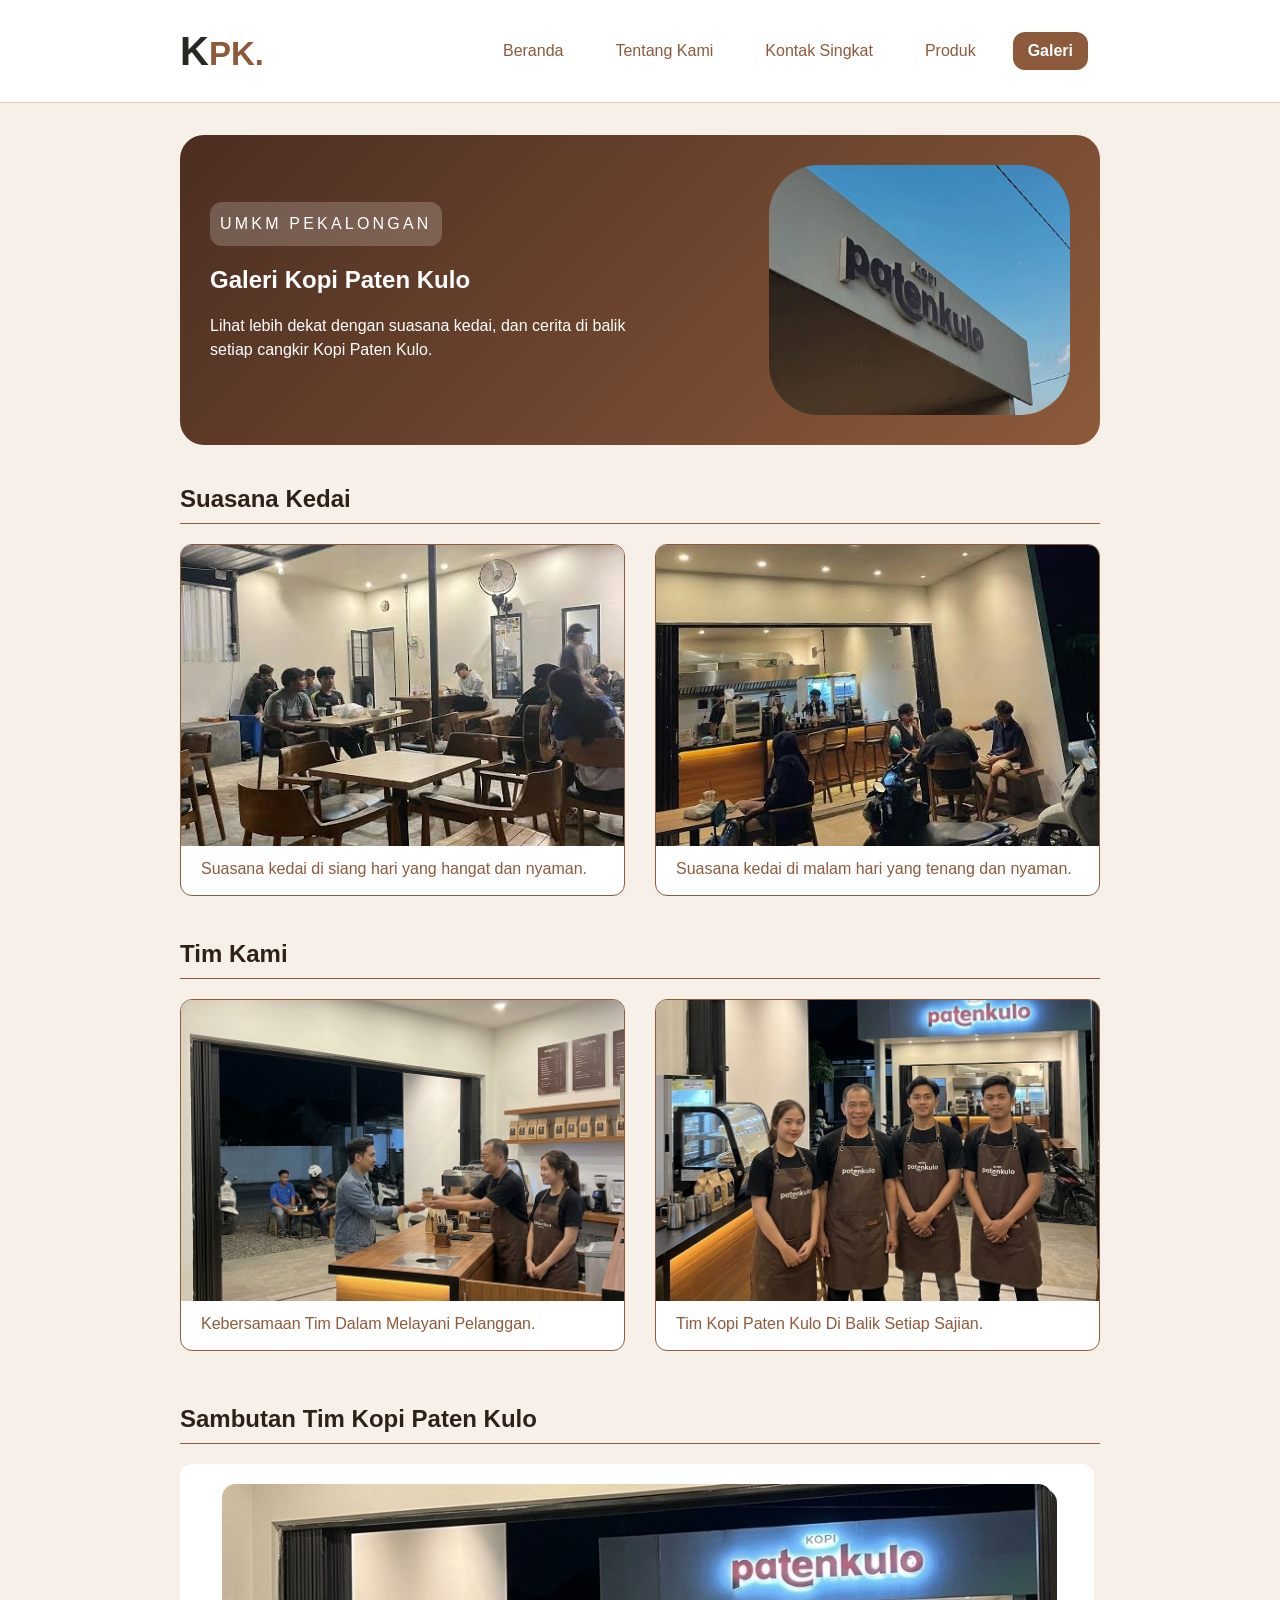
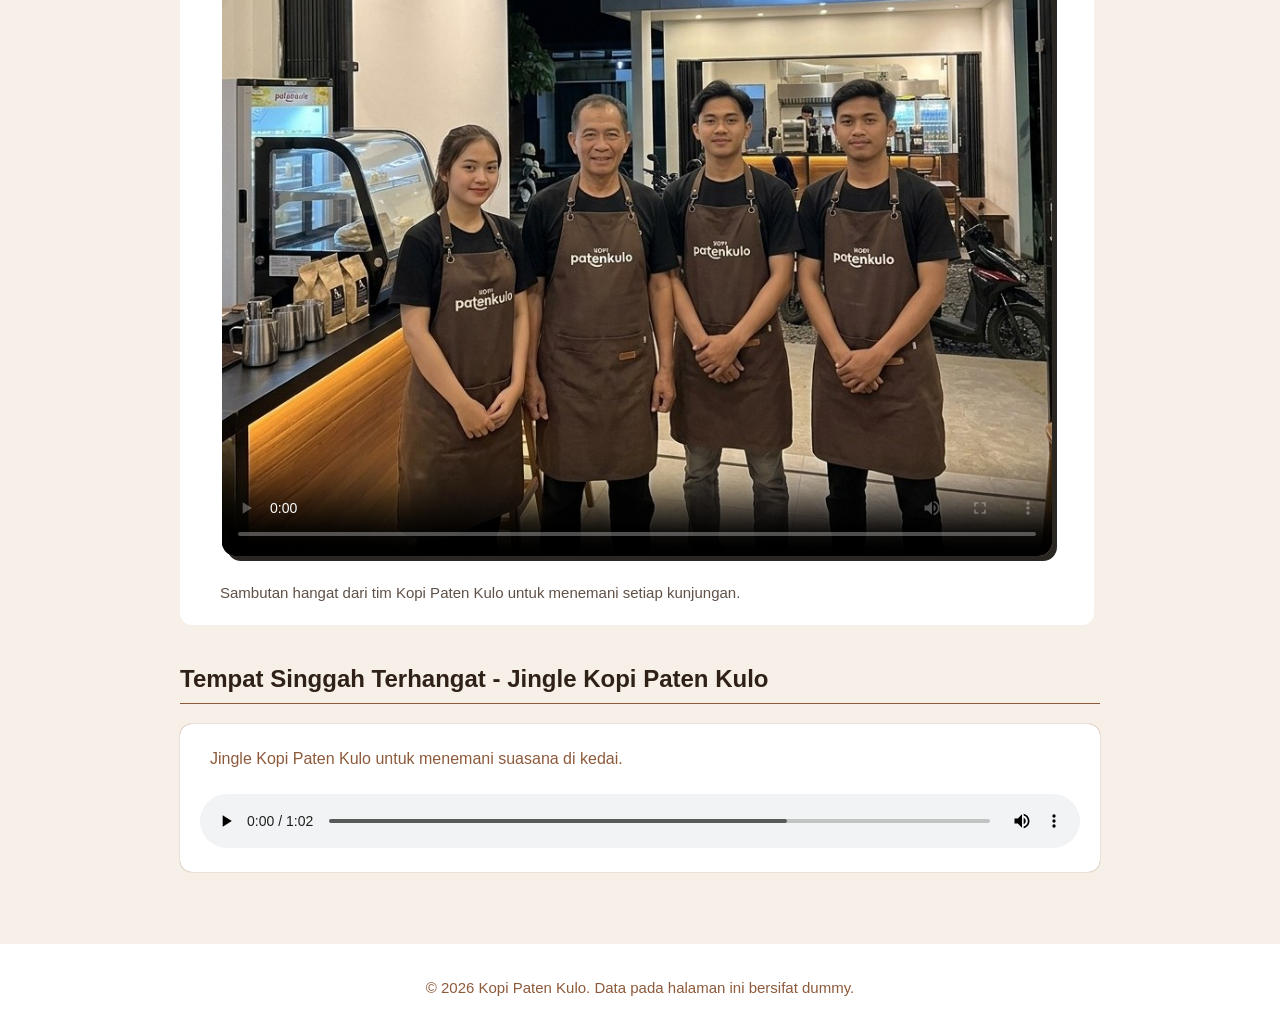
==== galeri.html @ b739e548 "feat: tambah media dan tabel katalog" ====
<!doctype html>
<html lang="id">
  <head>
    <meta charset="utf-8" />
    <meta name="viewport" content="width=device-width, initial-scale=1" />
    <title>Galeri Kopi Paten Kulo - Website UMKM</title>
    <link rel="stylesheet" href="css/style.css" />
  </head>

  <body>
    <a class="skip-link" href="#konten">Lewati ke konten utama</a>

    <header class="site-header">
      <nav class="nav" aria-label="Navigasi utama">
        <a class="brand" href="index.html"><span>K</span>PK.</a>

        <ul>
          <li><a href="index.html">Beranda</a></li>
          <li><a href="tentang.html">Tentang Kami</a></li>
          <li><a href="index.html#kontak">Kontak Singkat</a></li>
          <li><a href="produk.html">Produk</a></li>
          <li><a aria-current="page" href="galeri.html">Galeri</a></li>
        </ul>
      </nav>
    </header>

    <main id="konten" class="page">

      <!-- Hero -->
      <section class="hero">
        <div class="hero-content-galeri">
          <p class="eyebrow">UMKM Pekalongan</p>

          <h1>Galeri Kopi Paten Kulo</h1>

          <p>
            Lihat lebih dekat dengan suasana kedai, dan cerita di
            balik setiap cangkir Kopi Paten Kulo.
          </p>
        </div>

        <img src="assets/images/kopi.jpg" alt="Kopi Paten Kulo" />
      </section>

      <!-- Suasana Kedai -->
      <section class="suasana-kedai">
        <h2 id="suasana-title">Suasana Kedai</h2>

        <div class="tim">
          <figure class="produk-card-tim">
            <img
              src="assets/images/suasana-siang.jpg"
              alt="Suasana kedai pada siang hari"
            />
            <figcaption>
              Suasana kedai di siang hari yang hangat dan nyaman.
            </figcaption>
          </figure>

          <figure class="produk-card-tim">
            <img
              src="assets/images/suasana-malam.jpg"
              alt="Suasana kedai pada malam hari"
            />
            <figcaption>
              Suasana kedai di malam hari yang tenang dan nyaman.
            </figcaption>
          </figure>
        </div>
      </section>


      <!-- Tim Kami -->
      <section aria-labelledby="tim-title">
        <h2 id="tim-title">Tim Kami</h2>

        <div class="tim">
          <figure class="produk-card-tim">
            <img src="assets/images/tim-pelayanan.jpg" alt="tim Kopi Paten Kulo dalam melayani pelanggan"/>
            <figcaption>
              Kebersamaan Tim Dalam Melayani Pelanggan.
            </figcaption>
          </figure>

          <figure class="produk-card-tim">
            <img src="assets/images/tim-kopi-paten-kulo.jpg" alt="Tim Kopi Paten Kulo"/>
            <figcaption>
              Tim Kopi Paten Kulo Di Balik Setiap Sajian.
            </figcaption>
          </figure>
        </div>
      </section>


      <section aria-labelledby="video-title">
  <h2 id="video-title">Sambutan Tim Kopi Paten Kulo</h2>

  <figure class="video">
    <video
      controls
      poster="assets/images/tim-kopi-paten-kulo.jpg"
      aria-describedby="video-caption"
    >
      <source
        src="assets/video/sambutan-tim.mp4"
        type="video/mp4"
      />
      Browser Anda tidak mendukung pemutar video.
    </video>

    <figcaption id="video-caption">
      Sambutan hangat dari tim Kopi Paten Kulo untuk menemani setiap kunjungan.
    </figcaption>
  </figure>
</section>

<section aria-labelledby="audio-title">
  <h2 id="audio-title">
    Tempat Singgah Terhangat - Jingle Kopi Paten Kulo
  </h2>

  <div class="audio">
    <p id="audio-note">
      Jingle Kopi Paten Kulo untuk menemani suasana di kedai.
    </p>

    <audio controls aria-describedby="audio-note" src="assets/audio/Tempat_Singgah_Terhangat.mp3">
      Browser Anda tidak mendukung pemutar audio.
    </audio>
  </div>
</section>

    </main>

    <footer class="site-footer">
      <p>
        &copy; 2026 Kopi Paten Kulo. Data pada halaman ini bersifat dummy.
      </p>
    </footer>
  </body>
</html>
---- css/style.css ----
body {
    padding: 0;
    margin: 0;
    color: #2f2118;
    background: #f6f0e8;
    font-family: Arial, sans-serif;
}

/* Bagian Navbar */
.site-header { 
    padding: 16px 20px; 
    background: white; 
    border-bottom: 1px solid #dccbbc; 
}

.nav {
    max-width: 920px; 
    margin: 0 auto; 
    display: flex;
    align-items: center;
    justify-content: space-between;
}
.brand { 
    display: inline-block;  
    color: #8d5a3b; 
    font-weight: 800; 
    text-decoration: none;
    font-size: 33px;
}

.brand span {
    font-size: 40px;
    color: #2a2622;
}
.nav ul { 
    display: flex;
    gap: 10px; 
    list-style: none; 
}
 .nav ul li a {
    font-weight: 500;
    text-decoration: none;
    color: #8d5a3b;
    font-size: 16px;
    padding: 10px 15px;
    border-radius: 12px;
    transition: all .3s ease;
 }

 .nav ul li a:hover {
    text-decoration: underline;
    background: #8d5a3b4f;
 }

.nav ul li { 
    display: flex; 
    margin-right: 12px; 
    align-items: center;
}
.nav a[aria-current="page"] { 
    font-weight: 750; 
    text-decoration: none;
    color: white;
    font-size: 16px;
    background: #8d5a3b;
    padding: 10px 15px;
    border-radius: 12px;
}

.nav a[aria-current="page"]:hover {
    background: #8d5a3b;
    color: white;
    text-decoration: none;
}

a:focus-visible,
button:focus-visible { outline: 3px solid #2563eb; outline-offset: 3px; }
/* Akhir Navbar */

/* Bagian Section Hero */
[aria-labelledby="produk-title"] {
    margin-top: 40px;
}

.page {
    max-width: 920px;
    margin: 0 auto;
    padding: 32px 20px;
}

.hero img {
    width: 35%; 
    border-radius: 50px;
}

.hero {
    padding: 30px;
    color: white;
    background: linear-gradient(135deg, #4b2e21, #8d5a3b);
    border-radius: 24px;
    display: flex;
    justify-content: space-around;
    align-items: center;
}

.hero-content {
    margin-right: 120px;
}

.hero-content-produk {
    margin-left: 70px;
}

.hero-content-produk span {
    color: white;
    font-weight: 700;
}

.hero-content-galeri {
    margin-right: 140px;
}

.hero p {
    line-height: 1.5;
}

.eyebrow {
    margin: 0 0 8px; 
    letter-spacing: 0.20em;
    text-transform: uppercase;
    background: rgba(255, 255, 255, 0.2);
    padding: 10px;
    width: fit-content;
    border-radius: 12px;
    white-space: nowrap;
}

.eyebrow-tentang {
    margin: 0 0 8px; 
    letter-spacing: 0.20em;
    text-transform: uppercase;

}

button {
    padding: 12px 18px;
    color: white;
    font-weight: 700;
    background: #8d5a3b;
    cursor: pointer;
    border: 0;
    border-radius: 999px;
    box-shadow: 0 0 1px white;
}
/* Akhir Section Hero */

/* Bagian section Produk */
[aria-labelledby="produk-title"] {
    margin-top: 40px;
}

.foto-produk {
    margin-top: 40px;
}

#produk-title {
    border-bottom: 1px solid #8d5a3b;
    padding-bottom: 10px;
}

.produk-list {
    display: flex;
    justify-content: space-around;
    align-items: center;
    margin-bottom: 40px;
    gap: 15px;
}

.produk-list-foto {
    display: flex;
    align-items: center;
    justify-content: space-around;
    margin-bottom: 10px;
}

.produk-card {
    width: 25%;
    background: white;
    overflow: hidden;
    border-radius: 12px;
    border: 1px solid #8d5a3b;
    
}

.produk-card img {
    width: 100%;
    height: 200px;
    object-fit: cover;    
}

.new {
    display: flex;
    align-items: center;
    justify-content: space-between;
}

.new p {
    margin-right: 5px;
    background: green;
    padding: 5px 10px;
    border-radius: 12px;
    color: white;
}

.produk-card .info-baru {
    display: flex;
    align-items: center;
    justify-content: space-between;
    
}

#tim-title {
    border-bottom: 1px solid #8d5a3b;
    padding-bottom: 10px;
}

.tim {
    display: flex;
    gap: 30px;
    align-items: center;
}

.produk-card-tim {
    width: 50%;
    height: 350px;
    background: white;
    border-radius: 12px;
    overflow: hidden;
    border: 1px solid #8d5a3b;
}

.produk-card-tim img {
    width: 100%;
    height: 86%;
    object-fit: cover;
}

.produk-card-tim figcaption {
    padding: 10px 10px 10px 20px;
}

.suasana-kedai {
    margin-top: 40px;
}

#suasana-title {
    border-bottom: 1px solid #8d5a3b;
    padding-bottom: 10px;
}

.produk-card-suasana {
    background: white;
    border-radius: 12px;
    overflow: hidden;
    border: 1px solid #8d5a3b;
}

.produk-card-suasana img {
    width: 100%;
    height: 290px;
    object-fit: cover;
}

.produk-card-suasana figcaption {
    padding: 10px;
    text-align: center;
}

.produk-info {
    padding: 10px 20px 20px 20px;
}

.harga {
    margin-top: 0;
    background: #b4785392;
    width: fit-content;
    border-radius: 12px;
    padding: 10px;
    color: #2a2622;
}

/* Akhir Section Produk */

/* Aside */
aside {
    margin-top: 40px;
    background: #f6f0e8;
    padding: 10px 20px;
    border-radius: 12px;
    border: 1px solid #2a2622;
    border-right: 5px solid #2a2622;
    border-top: 5px solid #2a2622;
    color: #2a2622;
}
/* Akhir Aside */

/* Bagian Section Jam & Alamat */
.kontak {
    margin-top: 40px;
    padding-bottom: 40px;
}
.kontak h2 {
    border-bottom: 1px solid #8d5a3b;
    padding-bottom: 10px;
}

.kontak-card {
    display: flex;
    justify-content: space-between;
    align-items: center;
    background: white;
    box-shadow: 0 0 1px #8d5a3b;
    padding: 10px 40px;
    border-radius: 12px;
}

.kontak-card h3 {
    color: #8d5a3b;
    margin-bottom: 10px;
}

.kontak-card p {
    font-weight: 100;
    margin-top: 0;
}

.jamop {
    margin-right: 30px;
}

.layanan a {
    color: #8d5a3b;
    font-weight: 600    ;
}
/* Akhir Jam & Alamat */

/* Bagian Tentang Halaman 2 */
[aria-labelledby="tentang-title"] {
  background-color: white;
  padding: 50px;
  color: #2a2622;
  border: 1px solid #8d5a3b;
  border-radius: 12px;
  text-align: center;
  align-items: center;
}

.tentang-img {
    width: 50%;
    border-radius: 12px;
    border: 2px solid white;
}

.desc {
    line-height: 1.7;
    margin-bottom: 35px;
}
/* Akhir Tentang Halaman 2 */

/* bagian Section Nilai Halaman 2 */
[aria-labelledby="nilai-title"] {
    margin-top: 40px;
    padding-bottom: 40px;
}

.box-nilai {
    display: flex;
}

.box-nilai {
    display: flex;
    justify-content: space-between;
    align-items: center;
    gap: 20px;
    padding: 10px 0;
}

.nilai-card {
    background: #f6f0e8;
    padding: 10px 20px;
    border-radius: 12px;
    border: 1px solid #2a2622;
    border-right: 5px solid #2a2622;
    border-bottom: 6px solid #2a2622;
    color: #2a2622;
}

.nilai-card h3 {
    margin-bottom: 10px;
}

.nilai-card p {
    margin-top: 0;
    font-weight: 100;
}

.nilai {
    line-height: 1.5;
}

#nilai-title {
    border-bottom: 1px solid #8d5a3b;
    padding-bottom: 10px;
}
/* Akhir Nilai Halaman 2 */

/* Bagian Skip Link */
.skip-link { 
    position: absolute; 
    left: -9999px; 
    padding: 8px 12px; 
    color: white; 
    background: #8d5a3b; 
}

.skip-link:focus { 
    top: 8px; 
    left: 8px; 
}
/* Akhir Skip Link */

/* Footer 2 Halaman */
footer {
    padding: 15px;
    color: white;
    background: #8d5a3b ;
    text-align: center;
    font-size: 15px;
}

.site-footer { 
    padding: 20px 20px; 
    color: #8d5a3b; 
    text-align: center; 
    background: white; 
}
/* Akhir Footer 2 Halaman */

.kategori {
    margin-top: 40px;
}

.kategori-title {
    border-bottom: 1px solid #8d5a3b;
    padding-bottom: 10px;
}
.kategori-produk {
    display: flex;
    align-items: center;
    gap: 20px;
}

.kategori-produk p {
    width: 100%;
    background: white;
    box-shadow: 0 0 1px #8d5a3b;
    padding: 20px;
    border-radius: 12px;
    margin: 0;
    color: #8d5a3b;
}

.header-harga {
    margin-top: 40px;
}
.header-harga h2 {
    margin-bottom: 15px;
}

.header-harga p {
    margin-top: 0;
    border-bottom: 1px solid #8d5a3b;
    padding-bottom: 10px;
}

/* Section Tabel */
[aria-labelledby="harga-title"] {
    margin-bottom: 40px;
    padding-bottom: 40px;
}

.tabel {
  border: 1px solid #8d5a3b;
  border-radius: 12px;
  overflow: hidden;
  background-color: white;
  text-align: left;
}

.tabel table {
  width: 100%;
  border-collapse: collapse;
}

.tabel caption {
  text-align: left;
  font-size: 1.125rem;
  font-weight: bold;
  padding: 16px 24px;
  color: #1a1a1a;
  background-color: #f6f0e8;
}

.tabel .caption-box {
    background-color: white;
}

.tabel thead tr.title {
  background-color: #8d5a3b;
  color: #ffffff;
}

.tabel th, .tabel td {
  padding: 16px 24px;
}

.tabel tbody tr td,
.tabel tbody tr th {
  border-top: 1px solid #e2d2c1;
}

.tabel tbody td:last-child {
  font-weight: bold;
  color: #8d5a3b;
}

.half-black {
    background-color: #f6f0e8;
}

.white {
    background-color: #f6f0e8;
}

.black {
    background-color: #f6f0e8;
}

.not-black {
    background-color: #f6f0e8;
}
/* Akhir Tabel */


img { 
    max-width: 100%; 
    height: auto; 
}
figure { 
    margin: 0 0 24px; 
}

figcaption {
    padding: 10px 20px;
    color: #8d5a3b;
}

[aria-labelledby="audio-title"] {
    margin-top: 40px;
    padding-bottom: 40px;
}

#audio-title {
    border-bottom: 1px solid #8d5a3b;
    padding-bottom: 10px;
}

.audio {
    background: white;
    padding: 10px 20px 20px 20px;
    border-radius: 12px;
    box-shadow: 0 0 1px #8d5a3b;
}

.audio p {
    padding-left: 10px;
    color: #8d5a3b;
}

audio {
    width: 100%;
    margin-top: 10px;
}

#video-title {
    border-bottom: 1px solid #8d5a3b;
    padding-bottom: 10px;
}

[aria-labelledby="video-title"] {
    margin-top: 30px;
}

.video {
  width: 95%;
  background: white;
  padding: 20px 20px 10px 20px;
  border-radius: 12px;
  align-items: center;
}

.video video {
  display: block;
  margin: 0 auto;
  width: 95%;
  border-radius: 14px;  
  box-shadow: 5px 5px 0 #2a2622;
  background: #f6f0e8;
}

.video figcaption {
  margin-top: 15px;
  font-size: 15px;
  line-height: 1.6;
  color: #5f5148;
}
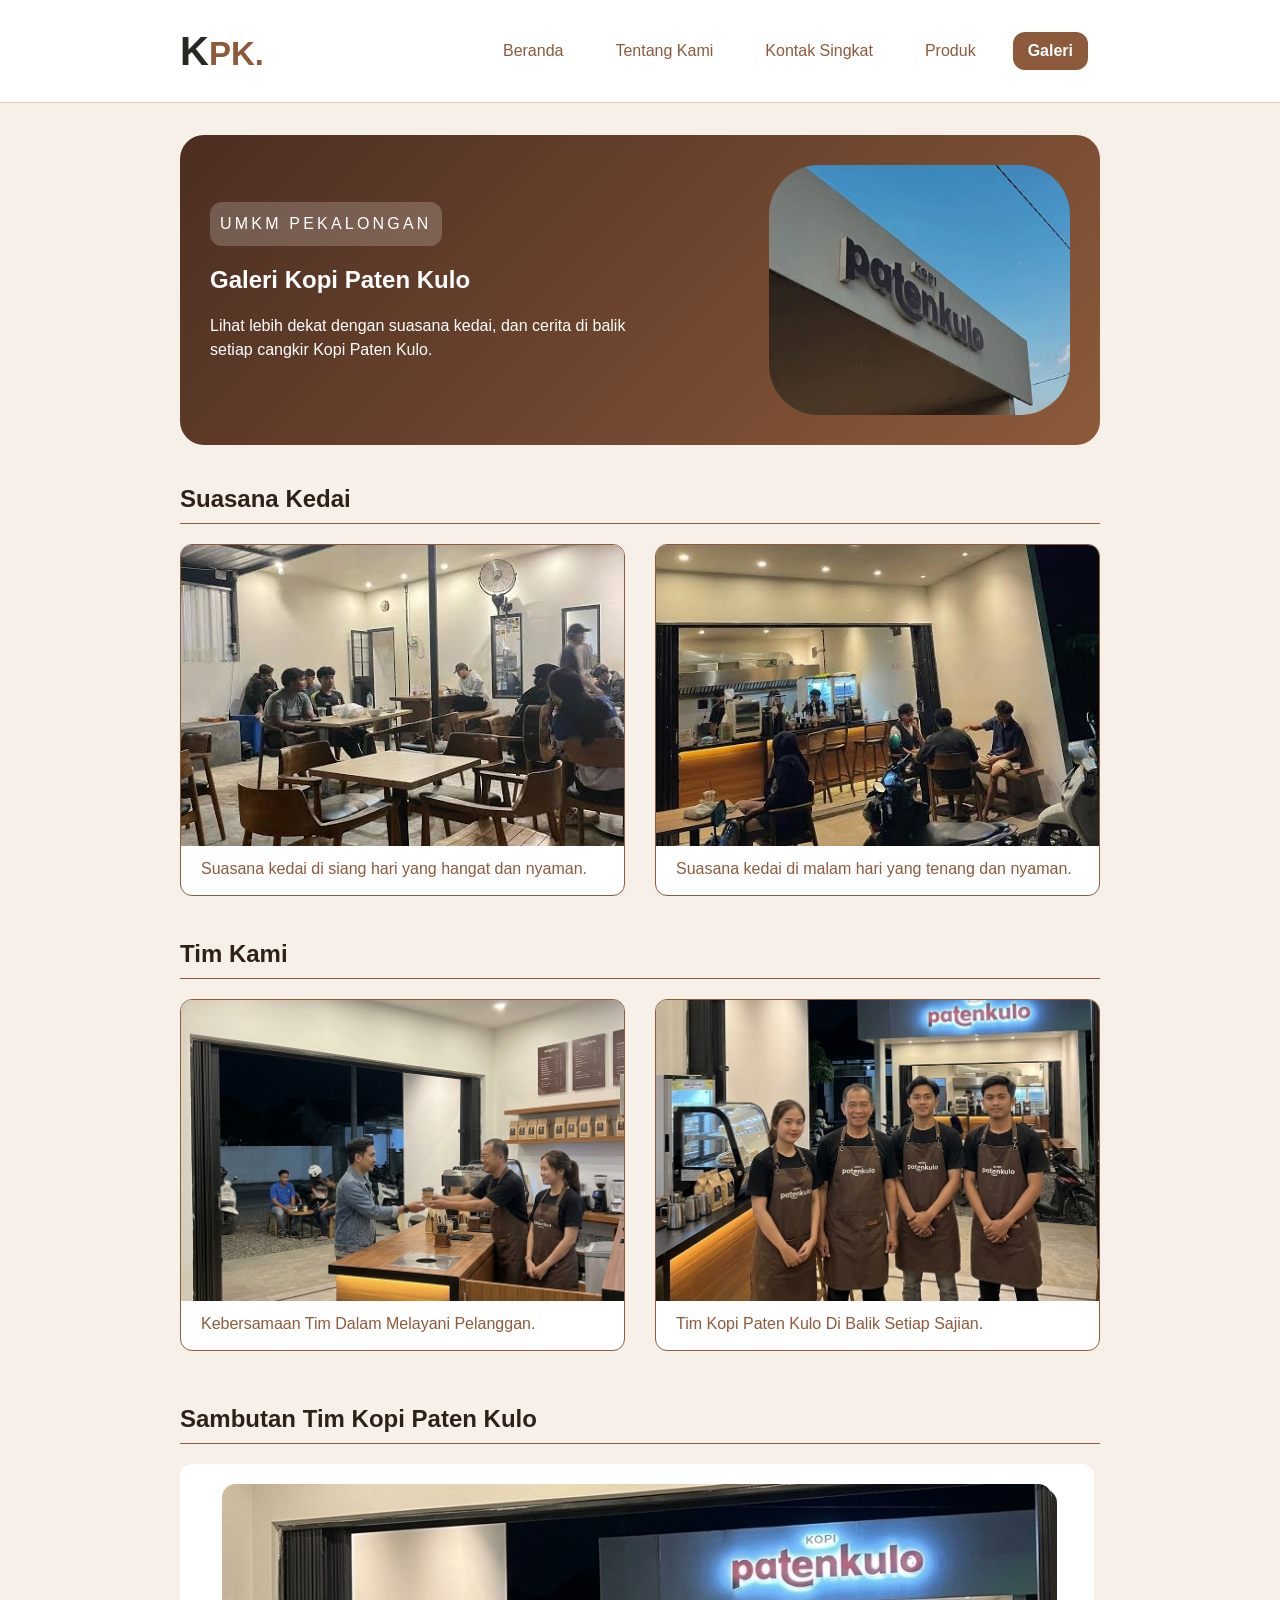
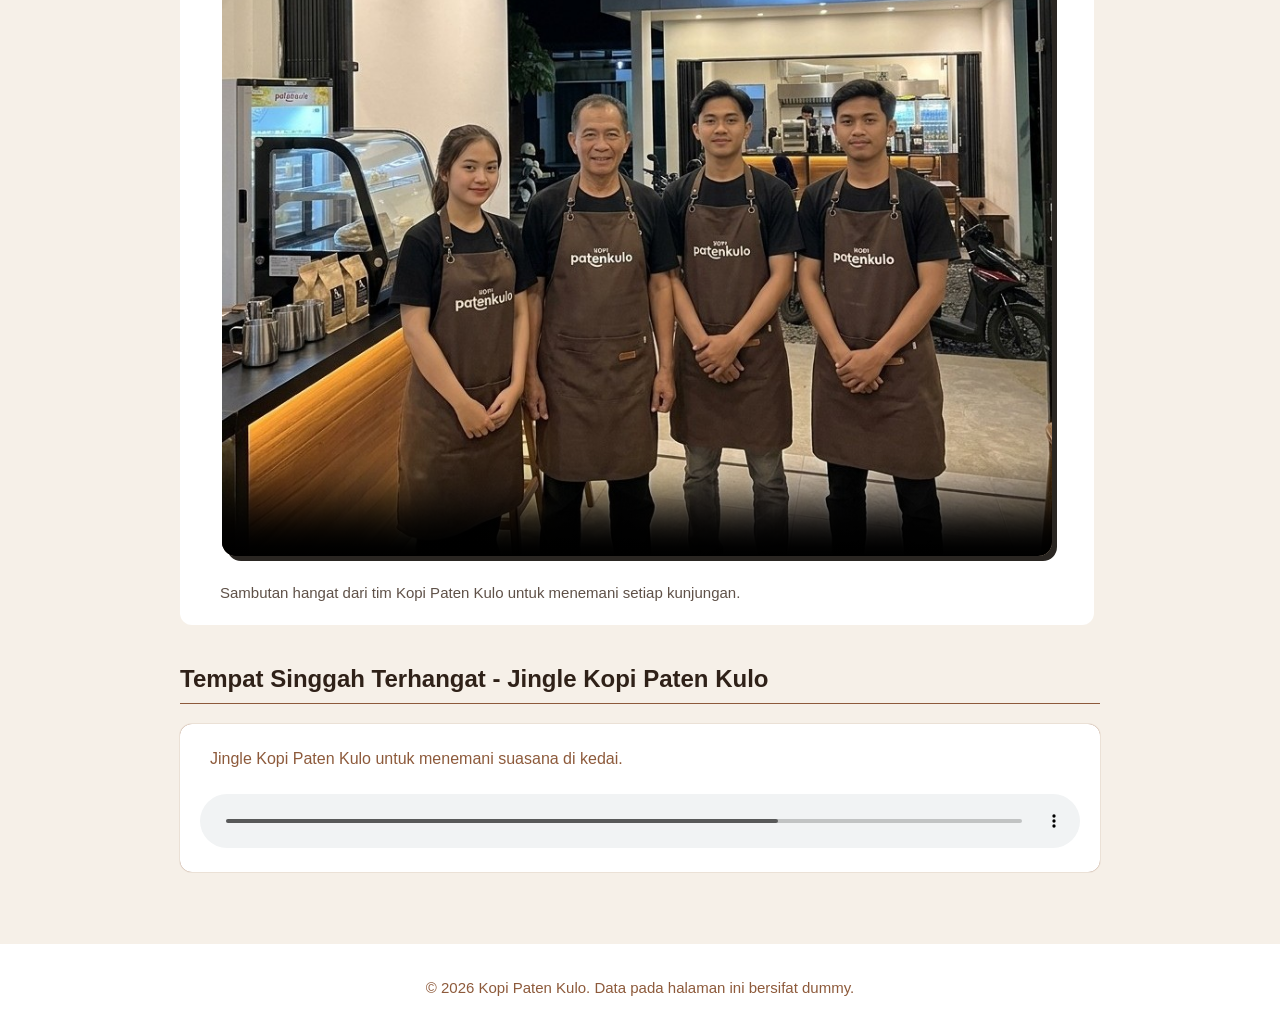
==== commit e90f680f: "Feat: Tambah Media Dan Tabel Katalog" ====
--- a/galeri.html
+++ b/galeri.html
@@ -93,42 +93,21 @@
 
 
       <section aria-labelledby="video-title">
-  <h2 id="video-title">Sambutan Tim Kopi Paten Kulo</h2>
-
-  <figure class="video">
-    <video
-      controls
-      poster="assets/images/tim-kopi-paten-kulo.jpg"
-      aria-describedby="video-caption"
-    >
-      <source
-        src="assets/video/sambutan-tim.mp4"
-        type="video/mp4"
-      />
-      Browser Anda tidak mendukung pemutar video.
-    </video>
-
-    <figcaption id="video-caption">
-      Sambutan hangat dari tim Kopi Paten Kulo untuk menemani setiap kunjungan.
-    </figcaption>
-  </figure>
-</section>
-
-<section aria-labelledby="audio-title">
-  <h2 id="audio-title">
-    Tempat Singgah Terhangat - Jingle Kopi Paten Kulo
-  </h2>
-
-  <div class="audio">
-    <p id="audio-note">
-      Jingle Kopi Paten Kulo untuk menemani suasana di kedai.
-    </p>
-
-    <audio controls aria-describedby="audio-note" src="assets/audio/Tempat_Singgah_Terhangat.mp3">
-      Browser Anda tidak mendukung pemutar audio.
-    </audio>
-  </div>
-</section>
+        <h2 id="video-title">Sambutan Tim Kopi Paten Kulo</h2>
+        <figure class="video">
+          <video controls poster="assets/images/tim-kopi-paten-kulo.jpg" aria-describedby="video-caption">
+            <source src="assets/video/sambutan-tim.mp4" type="video/mp4"/>Browser Anda tidak mendukung pemutar video.</video>
+            <figcaption id="video-caption"> Sambutan hangat dari tim Kopi Paten Kulo untuk menemani setiap kunjungan.</figcaption>
+          </figure>
+        </section>
+      
+      <section aria-labelledby="audio-title">
+        <h2 id="audio-title">Tempat Singgah Terhangat - Jingle Kopi Paten Kulo</h2>
+        <div class="audio">
+          <p id="audio-note">Jingle Kopi Paten Kulo untuk menemani suasana di kedai.</p>
+          <audio controls aria-describedby="audio-note" src="assets/audio/Tempat_Singgah_Terhangat.mp3">Browser Anda tidak mendukung pemutar audio.</audio>
+        </div>
+      </section>
 
     </main>
 
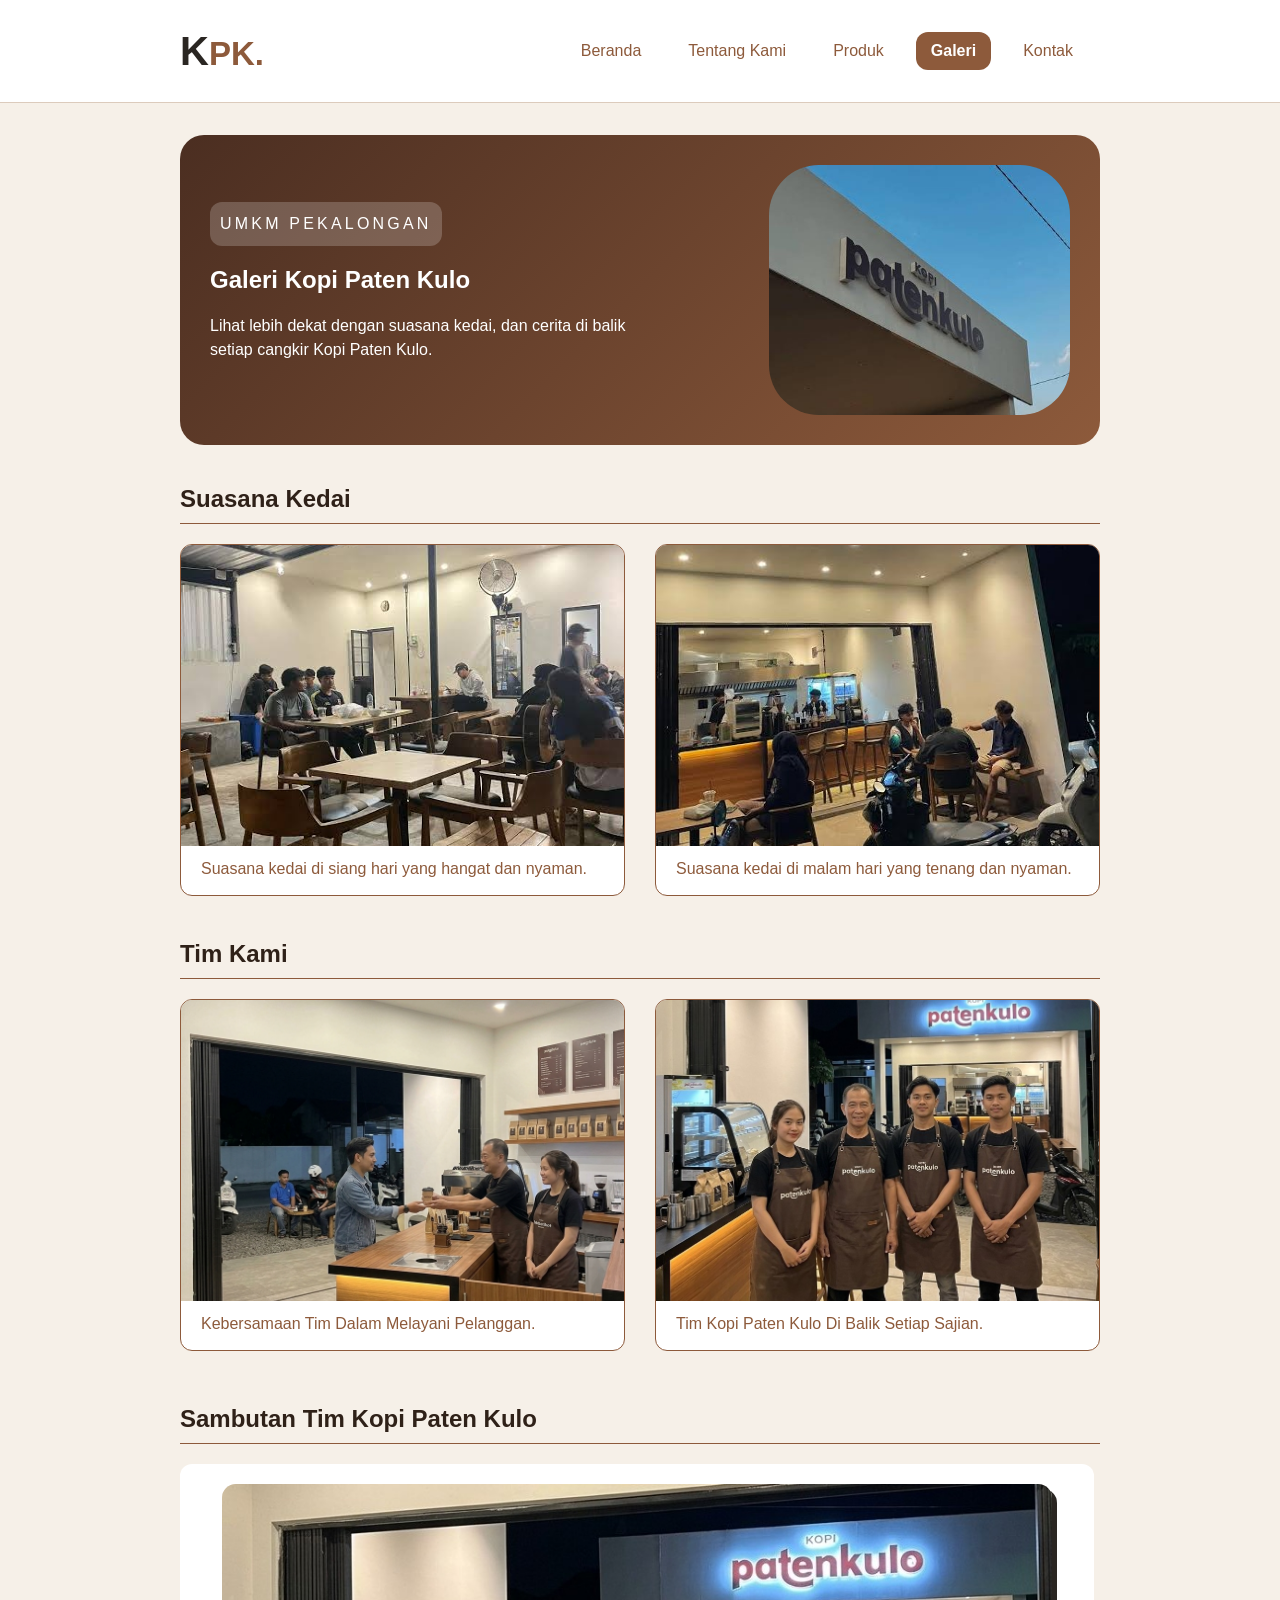
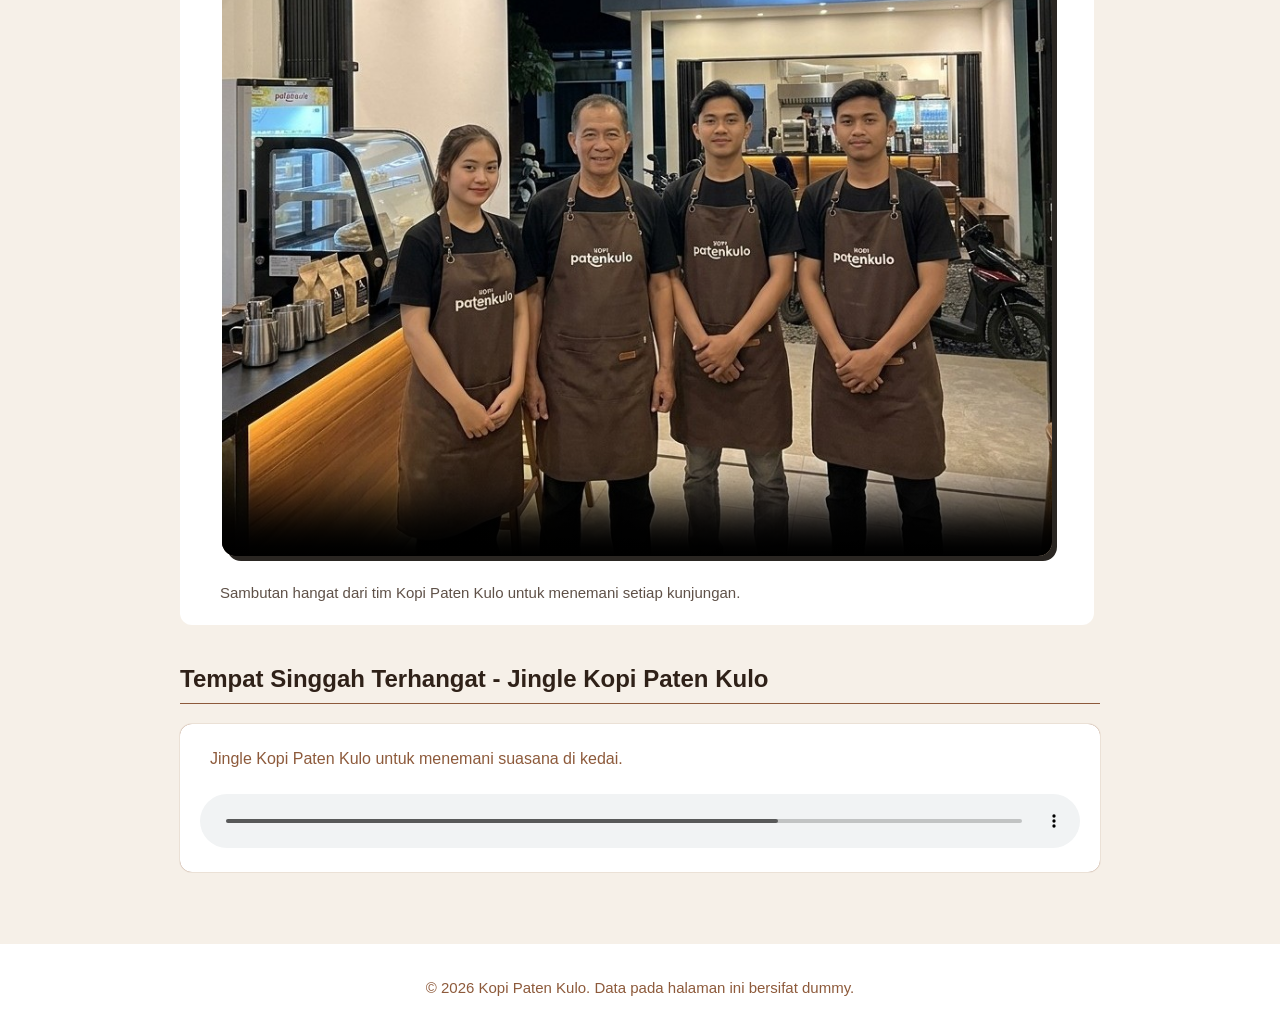
==== commit 5ce4275b: "feat: tambah form kontak aksesibel dan preview" ====
--- a/galeri.html
+++ b/galeri.html
@@ -17,9 +17,9 @@
         <ul>
           <li><a href="index.html">Beranda</a></li>
           <li><a href="tentang.html">Tentang Kami</a></li>
-          <li><a href="index.html#kontak">Kontak Singkat</a></li>
           <li><a href="produk.html">Produk</a></li>
           <li><a aria-current="page" href="galeri.html">Galeri</a></li>
+          <li><a href="kontak.html">Kontak</a></li>
         </ul>
       </nav>
     </header>
--- a/css/style.css
+++ b/css/style.css
@@ -34,7 +34,7 @@
 }
 .nav ul { 
     display: flex;
-    gap: 10px; 
+    gap: 5px; 
     list-style: none; 
 }
  .nav ul li a {
@@ -623,4 +623,60 @@
   font-size: 15px;
   line-height: 1.6;
   color: #5f5148;
-}+}
+
+.field { 
+    margin-bottom: 16px; 
+}
+.field label { 
+    display: block; 
+    margin-bottom: 6px; 
+}
+fieldset { 
+    margin: 0 0 16px; 
+}
+#preview-form { 
+    padding: 16px; 
+    white-space: pre-wrap; 
+    background: white; 
+    border: 1px solid #dccbbc; 
+}
+
+form,
+pre {
+  background: white;
+  border: 1px solid #ead8c3;
+  border-radius: 16px;
+  padding: 18px;
+}
+
+.field {
+  display: grid;
+  gap: 6px;
+  margin-bottom: 14px;
+}
+
+label,
+legend {
+  font-weight: 700;
+}
+
+input,
+select,
+textarea,
+button {
+  font: inherit;
+  padding: 10px;
+}
+
+fieldset {
+  display: grid;
+  gap: 8px;
+  margin: 0 0 14px;
+  border: 1px solid #ead8c3;
+  border-radius: 12px;
+}
+
+button {
+  cursor: pointer;
+}
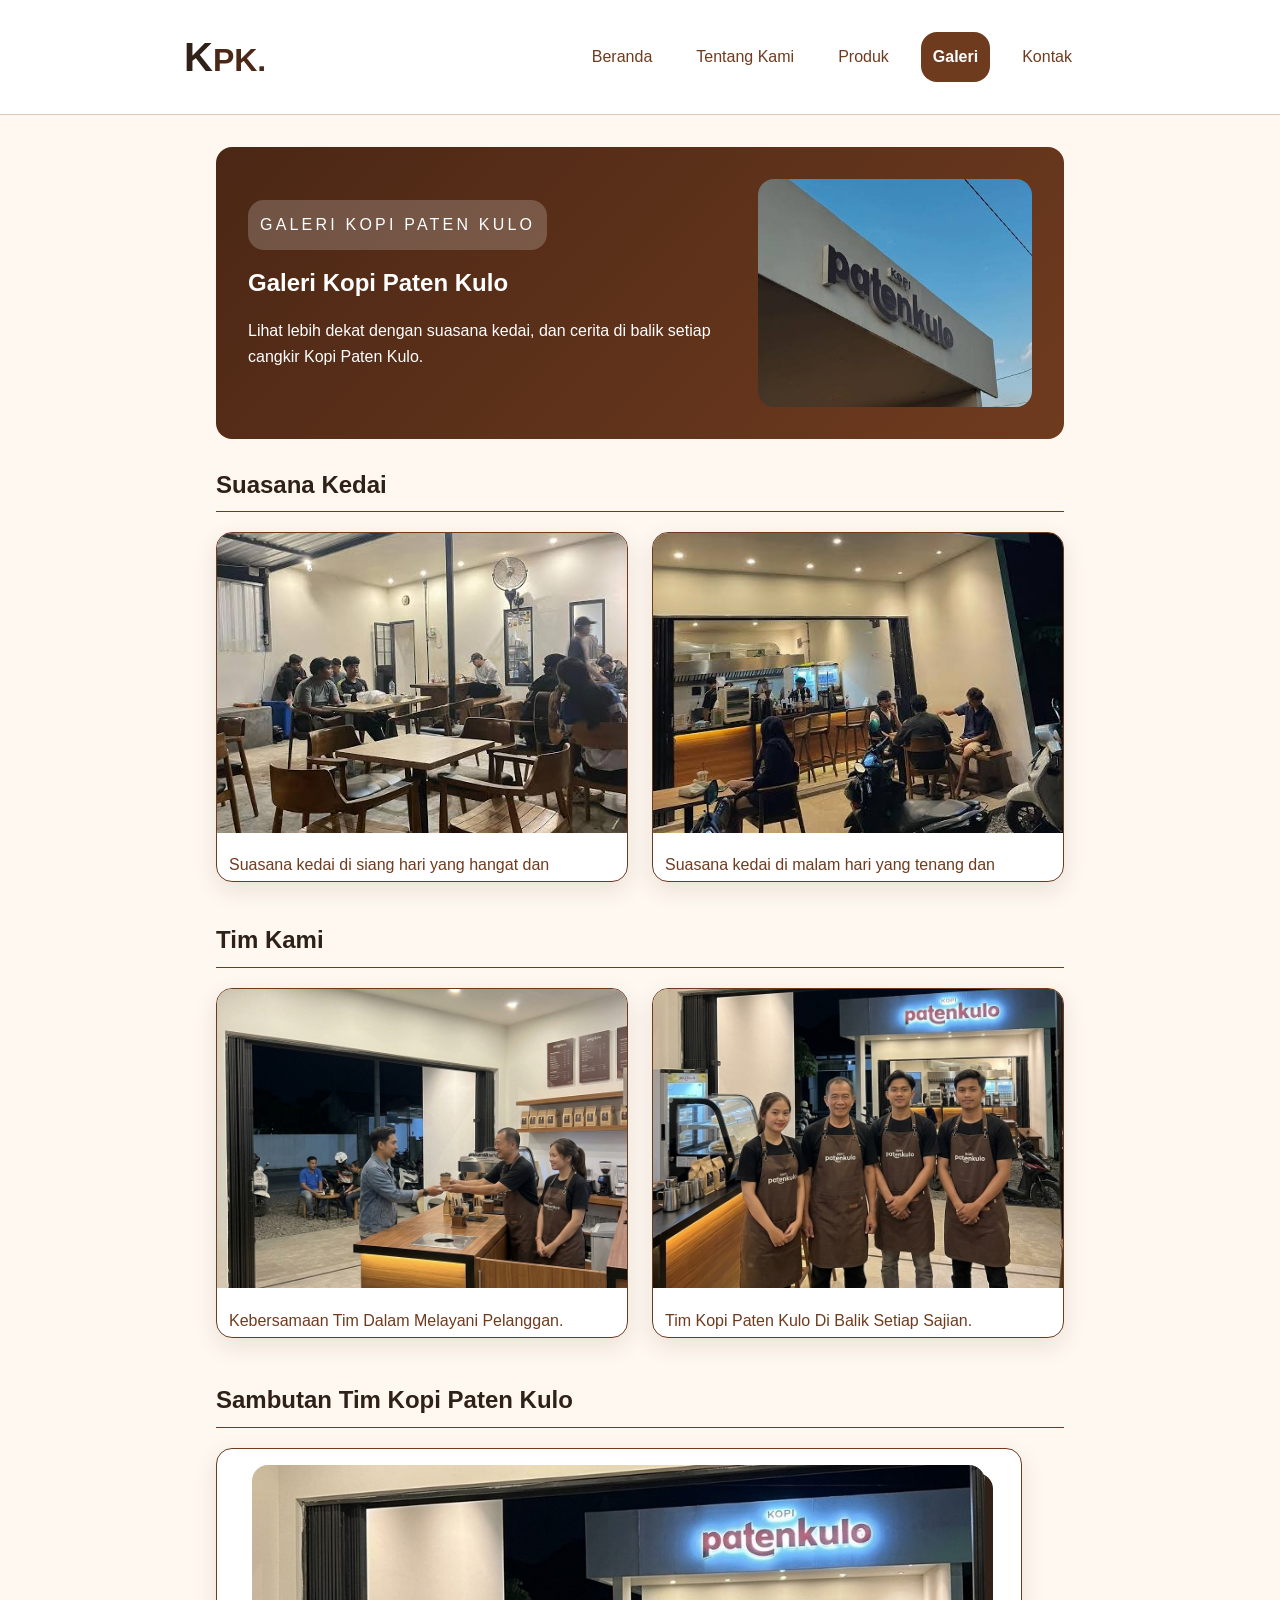
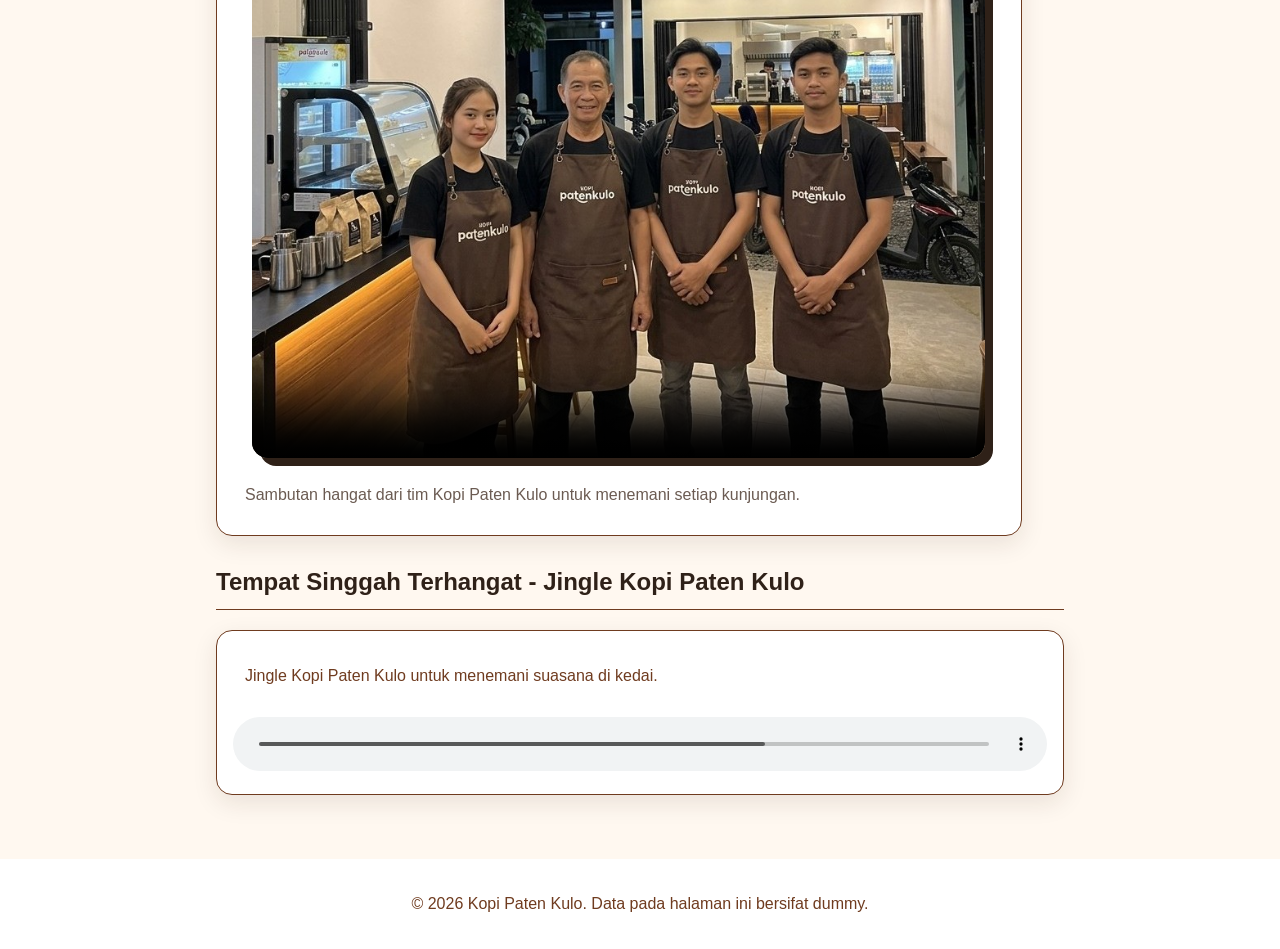
==== commit fcec6790: "feat: bangun fondasi css dan design token" ====
--- a/galeri.html
+++ b/galeri.html
@@ -29,7 +29,7 @@
       <!-- Hero -->
       <section class="hero">
         <div class="hero-content-galeri">
-          <p class="eyebrow">UMKM Pekalongan</p>
+          <p class="eyebrow">Galeri Kopi Paten Kulo</p>
 
           <h1>Galeri Kopi Paten Kulo</h1>
 
@@ -47,7 +47,7 @@
         <h2 id="suasana-title">Suasana Kedai</h2>
 
         <div class="tim">
-          <figure class="produk-card-tim">
+          <figure class="produk-card-suasana">
             <img
               src="assets/images/suasana-siang.jpg"
               alt="Suasana kedai pada siang hari"
@@ -57,7 +57,7 @@
             </figcaption>
           </figure>
 
-          <figure class="produk-card-tim">
+          <figure class="produk-card-suasana">
             <img
               src="assets/images/suasana-malam.jpg"
               alt="Suasana kedai pada malam hari"
--- a/css/style.css
+++ b/css/style.css
@@ -1,682 +1,775 @@
-body {
+  :root {
+    /* Warna */
+    --color-primary: #6f3b1f;
+    --color-primary-strong: #4b2715;
+    --color-text: #2f2118;
+    --color-muted: #6b5b52;
+    --color-surface: #ffffff;
+    --color-surface-soft: #fff8f0;
+    --color-border: #dccbbc;
+    --color-focus: #1d4ed8;
+    --color-success: #28a745;
+
+    /* Spacing */
+    --space-1: 0.5rem;
+    --space-2: 0.75rem;
+    --space-3: 1rem;
+    --space-4: 1.5rem;
+    --space-5: 2rem;
+
+    /* Radius */
+    --radius-sm: 0.5rem;
+    --radius-md: 1rem;
+    --radius-btn: 2rem;
+
+    /* Shadow */
+    --shadow-card: 0 0.5rem 1.5rem rgb(47 33 24 / 0.1);
+
+    /* Hover */
+    --hover: #8d5a3b4f;
+    --hover-strong: #4c2511; 
+  }
+  *,
+  *::before,
+  *::after {
+    box-sizing: border-box;
+  }
+
+  body {
     padding: 0;
     margin: 0;
-    color: #2f2118;
-    background: #f6f0e8;
+    color: var(--color-text);
+    background: var(--color-surface-soft);
     font-family: Arial, sans-serif;
-}
-
-/* Bagian Navbar */
-.site-header { 
-    padding: 16px 20px; 
-    background: white; 
-    border-bottom: 1px solid #dccbbc; 
-}
-
-.nav {
-    max-width: 920px; 
-    margin: 0 auto; 
+    font-size: 1rem;
+    line-height: 1.6;
+  }
+
+  /* Bagian Navbar */
+
+  .site-header {
+    padding: var(--space-3);
+    background: var(--color-surface);
+    border-bottom: 1px solid var(--color-border);
+  }
+
+  .nav {
+    max-width: 57rem;
+    margin: 0 auto;
     display: flex;
     align-items: center;
     justify-content: space-between;
-}
-.brand { 
-    display: inline-block;  
-    color: #8d5a3b; 
-    font-weight: 800; 
+  }
+
+  .brand {
+    display: inline-block;
+    color: var(--color-primary);
+    font-weight: 800;
+    font-size: 2rem;  
     text-decoration: none;
-    font-size: 33px;
-}
-
-.brand span {
-    font-size: 40px;
-    color: #2a2622;
-}
-.nav ul { 
-    display: flex;
-    gap: 5px; 
-    list-style: none; 
-}
- .nav ul li a {
+  }
+
+  .brand span {
+    font-size: 2.5rem;
+    color: var(--color-text);
+  }
+
+  .nav ul {
+    display: flex;
+    gap: var(--space-1);
+    list-style: none;
+  } 
+
+  .nav ul li a {
+    color: var(--color-primary);
+    padding: var(--space-2);
+    border-radius: var(--radius-md);
     font-weight: 500;
     text-decoration: none;
-    color: #8d5a3b;
-    font-size: 16px;
-    padding: 10px 15px;
-    border-radius: 12px;
-    transition: all .3s ease;
- }
-
- .nav ul li a:hover {
+    transition: all 0.3s ease;
+  }
+
+  .nav ul li a:hover {
     text-decoration: underline;
-    background: #8d5a3b4f;
- }
-
-.nav ul li { 
-    display: flex; 
-    margin-right: 12px; 
-    align-items: center;
-}
-.nav a[aria-current="page"] { 
-    font-weight: 750; 
+    background: var(--hover);
+  }
+
+  .nav ul li {
+    display: flex;
+    margin-right: var(--space-2);
+    align-items: center;
+  }
+
+  .nav a {
+    color: #4b2715; 
+  }
+
+  .nav a[aria-current="page"] {
+    font-weight: 750;
     text-decoration: none;
-    color: white;
-    font-size: 16px;
-    background: #8d5a3b;
-    padding: 10px 15px;
-    border-radius: 12px;
-}
-
-.nav a[aria-current="page"]:hover {
-    background: #8d5a3b;
-    color: white;
+    color: var(--color-surface);
+    background: var(--color-primary);
+    padding: var(--space-2);
+    border-radius: var(--radius-md);
+  }
+
+  .nav a[aria-current="page"]:hover {
+    background: var(--color-primary);
+    color: var(--color-surface);
     text-decoration: none;
-}
-
-a:focus-visible,
-button:focus-visible { outline: 3px solid #2563eb; outline-offset: 3px; }
-/* Akhir Navbar */
-
-/* Bagian Section Hero */
-[aria-labelledby="produk-title"] {
-    margin-top: 40px;
-}
-
-.page {
-    max-width: 920px;
+  }
+
+  a:focus-visible,
+  button:focus-visible {
+    outline: 3px solid var(--color-focus);
+    outline-offset: 3px;
+  }
+
+  /* Akhir Navbar */
+
+  /* Bagian Section Hero */
+
+  [aria-labelledby="produk-title"] {
+    margin-top: var(--space-5);
+  }
+
+  .page {
+    max-width: 57rem;
     margin: 0 auto;
-    padding: 32px 20px;
-}
-
-.hero img {
-    width: 35%; 
-    border-radius: 50px;
-}
-
-.hero {
-    padding: 30px;
-    color: white;
-    background: linear-gradient(135deg, #4b2e21, #8d5a3b);
-    border-radius: 24px;
+    padding: var(--space-5);
+  }
+
+  .hero img {
+    width: 35%;
+    border-radius: var(--radius-md);
+  }
+
+  .hero {
+    padding: var(--space-5);
+    color: var(--color-surface);
+    background: linear-gradient(
+      135deg,
+      var(--color-primary-strong),
+      var(--color-primary)
+    );
+    border-radius: var(--radius-md);
     display: flex;
     justify-content: space-around;
     align-items: center;
-}
-
-.hero-content {
-    margin-right: 120px;
-}
-
-.hero-content-produk {
-    margin-left: 70px;
-}
-
-.hero-content-produk span {
-    color: white;
+  }
+
+  .hero-content {
+    margin-right: var(--space-5);
+  }
+
+  .hero-content-produk {
+    margin-left: var(--space-5);
+  }
+
+  .hero-content-produk span {
+    color: var(--color-surface);
     font-weight: 700;
-}
-
-.hero-content-galeri {
-    margin-right: 140px;
-}
-
-.hero p {
-    line-height: 1.5;
-}
-
-.eyebrow {
-    margin: 0 0 8px; 
+  }
+
+  .hero-content-galeri {
+    margin-right: var(--space-5);
+  }
+
+  .eyebrow {
+    margin: 0 0 var(--space-1);
     letter-spacing: 0.20em;
     text-transform: uppercase;
     background: rgba(255, 255, 255, 0.2);
-    padding: 10px;
+    padding: var(--space-2);
     width: fit-content;
-    border-radius: 12px;
+    border-radius: var(--radius-md);
     white-space: nowrap;
-}
-
-.eyebrow-tentang {
-    margin: 0 0 8px; 
+  }
+
+  .eyebrow-tentang {
+    margin: 0 0 var(--space-1);
     letter-spacing: 0.20em;
     text-transform: uppercase;
-
-}
-
-button {
+  }
+
+  button {
     padding: 12px 18px;
-    color: white;
+    color: #2f2118;
     font-weight: 700;
-    background: #8d5a3b;
     cursor: pointer;
+    background: #ffd166;
     border: 0;
     border-radius: 999px;
-    box-shadow: 0 0 1px white;
-}
-/* Akhir Section Hero */
-
-/* Bagian section Produk */
-[aria-labelledby="produk-title"] {
-    margin-top: 40px;
-}
-
-.foto-produk {
-    margin-top: 40px;
-}
-
-#produk-title {
-    border-bottom: 1px solid #8d5a3b;
-    padding-bottom: 10px;
-}
-
-.produk-list {
+  }
+
+  .button,
+  button {
+    Background: var(--color-primary);
+    padding: var(--space-3);
+    color: var(--color-surface);
+    font-weight: 700;
+    cursor: pointer;
+    border: 1px solid var(--color-primary-strong);
+    border-radius: var(--radius-btn);
+    transition: all 0.3s ease;
+  }
+
+  .button:hover,
+  button:hover {
+    background: var(--hover-strong);
+  }
+
+  .hero button { 
+    color: var(--color-text); 
+    background: #fef3c7; 
+  }
+
+  .hero button:hover { 
+    color: var(--color-text); 
+    background: #fde68a; 
+  }
+
+  /* Akhir Section Hero */
+
+  /* Bagian Section Produk */
+
+  .foto-produk {
+    margin-top: var(--space-5);
+  }
+
+  #produk-title {
+    border-bottom: 1px solid var(--color-primary);
+    padding-bottom: var(--space-2);
+  }
+
+  .produk-list {
     display: flex;
     justify-content: space-around;
     align-items: center;
-    margin-bottom: 40px;
-    gap: 15px;
-}
-
-.produk-list-foto {
+    margin-bottom: var(--space-5);
+    gap: var(--space-3);
+  }
+
+  .produk-list-foto {
     display: flex;
     align-items: center;
     justify-content: space-around;
-    margin-bottom: 10px;
-}
-
-.produk-card {
+    margin-bottom: var(--space-2);
+  }
+
+  .produk-card {
+    border: 1px solid var(--color-primary);
+    border-radius: var(--radius-md);
+    background: var(--color-surface);
+    box-shadow: var(--shadow-card);
+    overflow: hidden;
     width: 25%;
-    background: white;
-    overflow: hidden;
-    border-radius: 12px;
-    border: 1px solid #8d5a3b;
-    
-}
-
-.produk-card img {
+  }
+
+  .produk-card img {
     width: 100%;
-    height: 200px;
-    object-fit: cover;    
-}
-
-.new {
+    height: 10rem;
+    object-fit: cover;
+  }
+
+  .new {
     display: flex;
     align-items: center;
     justify-content: space-between;
-}
-
-.new p {
-    margin-right: 5px;
-    background: green;
-    padding: 5px 10px;
-    border-radius: 12px;
-    color: white;
-}
-
-.produk-card .info-baru {
+  }
+
+  .new p {
+    margin-right: var(--space-1);
+    background: var(--color-success);
+    padding: var(--space-1);
+    border-radius: var(--radius-sm);
+    color: var(--color-surface);
+  }
+
+  .produk-card .info-baru {
     display: flex;
     align-items: center;
     justify-content: space-between;
-    
-}
-
-#tim-title {
-    border-bottom: 1px solid #8d5a3b;
-    padding-bottom: 10px;
-}
-
-.tim {
-    display: flex;
-    gap: 30px;
-    align-items: center;
-}
-
-.produk-card-tim {
+  }
+
+  #tim-title {
+    border-bottom: 1px solid var(--color-primary);
+    padding-bottom: var(--space-2);
+  }
+
+  .tim {
+    display: flex;
+    gap: var(--space-4);
+    align-items: center;
+  }
+
+  .produk-card-tim {
     width: 50%;
     height: 350px;
-    background: white;
-    border-radius: 12px;
+    background: var(--color-surface);
+    border-radius: var(--radius-md);
     overflow: hidden;
-    border: 1px solid #8d5a3b;
-}
-
-.produk-card-tim img {
+    border: 1px solid var(--color-primary);
+    box-shadow: var(--shadow-card);
+  }
+
+  .produk-card-tim img {
     width: 100%;
     height: 86%;
     object-fit: cover;
-}
-
-.produk-card-tim figcaption {
-    padding: 10px 10px 10px 20px;
-}
-
-.suasana-kedai {
-    margin-top: 40px;
-}
-
-#suasana-title {
-    border-bottom: 1px solid #8d5a3b;
-    padding-bottom: 10px;
-}
-
-.produk-card-suasana {
-    background: white;
-    border-radius: 12px;
+  }
+
+  .produk-card-tim figcaption {
+    padding: var(--space-2);
+  }
+
+  .suasana-kedai {
+    margin-top: var(--space-5);
+  }
+
+  #suasana-title {
+    border-bottom: 1px solid var(--color-primary);
+    padding-bottom: var(--space-2);
+  }
+
+  .produk-card-suasana {
+    width: 50%;
+    height: 350px;
+    background: var(--color-surface);
+    border-radius: var(--radius-md);
     overflow: hidden;
-    border: 1px solid #8d5a3b;
-}
-
-.produk-card-suasana img {
+    border: 1px solid var(--color-primary);
+    box-shadow: var(--shadow-card);
+  }
+
+  .produk-card-suasana img {
     width: 100%;
-    height: 290px;
+    height: 86%;
     object-fit: cover;
-}
-
-.produk-card-suasana figcaption {
-    padding: 10px;
-    text-align: center;
-}
-
-.produk-info {
-    padding: 10px 20px 20px 20px;
-}
-
-.harga {
+  }
+
+  .produk-card-suasana figcaption {
+    padding: var(--space-2);
+  }
+
+  .produk-info {
+    padding: var(--space-3);
+  }
+
+  .harga {
     margin-top: 0;
-    background: #b4785392;
+    background: color-mix(in srgb, var(--color-primary) 80%, transparent);
     width: fit-content;
-    border-radius: 12px;
-    padding: 10px;
-    color: #2a2622;
-}
-
-/* Akhir Section Produk */
-
-/* Aside */
-aside {
-    margin-top: 40px;
-    background: #f6f0e8;
-    padding: 10px 20px;
-    border-radius: 12px;
-    border: 1px solid #2a2622;
-    border-right: 5px solid #2a2622;
-    border-top: 5px solid #2a2622;
-    color: #2a2622;
-}
-/* Akhir Aside */
-
-/* Bagian Section Jam & Alamat */
-.kontak {
-    margin-top: 40px;
-    padding-bottom: 40px;
-}
-.kontak h2 {
-    border-bottom: 1px solid #8d5a3b;
-    padding-bottom: 10px;
-}
-
-.kontak-card {
+    border-radius: var(--radius-sm);
+    padding: var(--space-2);
+    color: var(--color-surface);
+  }
+
+  /* Akhir Section Produk */
+
+  /* Aside */
+
+  aside {
+    margin-top: var(--space-5);
+    background: var(--color-surface-soft);
+    padding: var(--space-3);
+    border-radius: var(--radius-md);
+    border: 1px solid var(--color-text);
+    border-right: 5px solid var(--color-text);
+    border-top: 5px solid var(--color-text);
+    color: var(--color-text);
+  }
+
+  /* Akhir Aside */
+
+  /* Bagian Section Jam & Alamat */
+
+  .kontak {
+    margin-top: var(--space-5);
+    padding-bottom: var(--space-5);
+  }
+
+  .kontak h2 {
+    border-bottom: 1px solid var(--color-primary);
+    padding-bottom: var(--space-2);
+  }
+
+  .kontak-card {
     display: flex;
     justify-content: space-between;
     align-items: center;
-    background: white;
-    box-shadow: 0 0 1px #8d5a3b;
-    padding: 10px 40px;
-    border-radius: 12px;
-}
-
-.kontak-card h3 {
-    color: #8d5a3b;
-    margin-bottom: 10px;
-}
-
-.kontak-card p {
+    background: var(--color-surface);
+    box-shadow: 0 0 1px var(--color-primary);
+    padding: var(--space-4);
+    border-radius: var(--radius-md);
+  }
+
+  .kontak-card h3 {
+    color: var(--color-primary);
+    margin-bottom: var(--space-2);
+  }
+
+  .kontak-card p {
     font-weight: 100;
     margin-top: 0;
-}
-
-.jamop {
-    margin-right: 30px;
-}
-
-.layanan a {
-    color: #8d5a3b;
-    font-weight: 600    ;
-}
-/* Akhir Jam & Alamat */
-
-/* Bagian Tentang Halaman 2 */
-[aria-labelledby="tentang-title"] {
-  background-color: white;
-  padding: 50px;
-  color: #2a2622;
-  border: 1px solid #8d5a3b;
-  border-radius: 12px;
-  text-align: center;
-  align-items: center;
-}
-
-.tentang-img {
+  }
+
+  .jamop {
+    margin-right: var(--space-4);
+  }
+
+  .layanan a {
+    color: var(--color-primary);
+    font-weight: 600;
+  }
+
+  /* Akhir Jam & Alamat */
+
+  /* Bagian Tentang Halaman 2 */
+
+  [aria-labelledby="tentang-title"] {
+    background-color: var(--color-surface);
+    padding: var(--space-5);
+    color: var(--color-text);
+    border: 1px solid var(--color-primary);
+    border-radius: var(--radius-md);
+    text-align: center;
+    align-items: center;
+  }
+
+  .tentang-img {
     width: 50%;
-    border-radius: 12px;
-    border: 2px solid white;
-}
-
-.desc {
-    line-height: 1.7;
-    margin-bottom: 35px;
-}
-/* Akhir Tentang Halaman 2 */
-
-/* bagian Section Nilai Halaman 2 */
-[aria-labelledby="nilai-title"] {
-    margin-top: 40px;
-    padding-bottom: 40px;
-}
-
-.box-nilai {
-    display: flex;
-}
-
-.box-nilai {
+    border-radius: var(--radius-md);
+    border: 2px solid var(--color-surface);
+  }
+
+  .desc {
+    margin-bottom: var(--space-5);
+  }
+
+  /* Akhir Tentang Halaman 2 */
+
+  /* Bagian Section Nilai Halaman 2 */
+
+  [aria-labelledby="nilai-title"] {
+    margin-top: var(--space-5);
+    padding-bottom: var(--space-5);
+  }
+
+  .box-nilai {
     display: flex;
     justify-content: space-between;
     align-items: center;
-    gap: 20px;
-    padding: 10px 0;
-}
-
-.nilai-card {
-    background: #f6f0e8;
-    padding: 10px 20px;
-    border-radius: 12px;
-    border: 1px solid #2a2622;
-    border-right: 5px solid #2a2622;
-    border-bottom: 6px solid #2a2622;
-    color: #2a2622;
-}
-
-.nilai-card h3 {
-    margin-bottom: 10px;
-}
-
-.nilai-card p {
+    gap: var(--space-3);
+    padding: var(--space-2);
+  }
+
+  .nilai-card {
+    background: var(--color-surface-soft);
+    padding: var(--space-3);
+    border-radius: var(--radius-md);
+    border: 1px solid var(--color-text);
+    border-right: 5px solid var(--color-text);
+    border-bottom: 6px solid var(--color-text);
+    color: var(--color-text);
+  }
+
+  .nilai-card h3 {
+    margin-bottom: var(--space-2);
+  }
+
+  .nilai-card p {
     margin-top: 0;
     font-weight: 100;
-}
-
-.nilai {
-    line-height: 1.5;
-}
-
-#nilai-title {
-    border-bottom: 1px solid #8d5a3b;
-    padding-bottom: 10px;
-}
-/* Akhir Nilai Halaman 2 */
-
-/* Bagian Skip Link */
-.skip-link { 
-    position: absolute; 
-    left: -9999px; 
-    padding: 8px 12px; 
-    color: white; 
-    background: #8d5a3b; 
-}
-
-.skip-link:focus { 
-    top: 8px; 
-    left: 8px; 
-}
-/* Akhir Skip Link */
-
-/* Footer 2 Halaman */
-footer {
-    padding: 15px;
-    color: white;
-    background: #8d5a3b ;
+  }
+
+  #nilai-title {
+    border-bottom: 1px solid var(--color-primary);
+    padding-bottom: var(--space-2);
+  }
+
+  /* Akhir Nilai Halaman 2 */
+
+  /* Bagian Skip Link */
+
+  .skip-link {
+    position: absolute;
+    left: -9999px;
+    padding: var(--space-1);
+    color: var(--color-surface);
+    background: var(--color-primary);
+    border-radius: var(--radius-sm);
+  }
+
+  .skip-link:focus {
+    top: var(--space-1);
+    left: var(--space-1);
+  }
+
+  /* Akhir Skip Link */
+
+  /* Footer */
+
+  footer {
+    padding: var(--space-2);
+    color: var(--color-surface);
+    background: var(--color-primary);
     text-align: center;
-    font-size: 15px;
-}
-
-.site-footer { 
-    padding: 20px 20px; 
-    color: #8d5a3b; 
-    text-align: center; 
-    background: white; 
-}
-/* Akhir Footer 2 Halaman */
-
-.kategori {
-    margin-top: 40px;
-}
-
-.kategori-title {
-    border-bottom: 1px solid #8d5a3b;
-    padding-bottom: 10px;
-}
-.kategori-produk {
-    display: flex;
-    align-items: center;
-    gap: 20px;
-}
-
-.kategori-produk p {
+  }
+
+  .site-footer {
+    padding: var(--space-3);
+    color: var(--color-primary);
+    text-align: center;
+    background: var(--color-surface);
+  }
+
+  /* Akhir Footer */
+
+  /* Kategori */
+
+  .kategori {
+    margin-top: var(--space-5);
+  }
+
+  .kategori-title {
+    border-bottom: 1px solid var(--color-primary);
+    padding-bottom: var(--space-2);
+  }
+
+  .kategori-produk {
+    display: flex;
+    align-items: center;
+    gap: var(--space-3);
+  }
+
+  .kategori-produk p {
     width: 100%;
-    background: white;
-    box-shadow: 0 0 1px #8d5a3b;
-    padding: 20px;
-    border-radius: 12px;
+    background: var(--color-surface);
+    box-shadow: 0 0 1px var(--color-primary);
+    padding: var(--space-4);
+    border-radius: var(--radius-md);
     margin: 0;
-    color: #8d5a3b;
-}
-
-.header-harga {
-    margin-top: 40px;
-}
-.header-harga h2 {
-    margin-bottom: 15px;
-}
-
-.header-harga p {
+    color: var(--color-primary);
+  }
+
+  .header-harga {
+    margin-top: var(--space-5);
+  }
+
+  .header-harga h2 {
+    margin-bottom: var(--space-2);
+  }
+
+  .header-harga p {
     margin-top: 0;
-    border-bottom: 1px solid #8d5a3b;
-    padding-bottom: 10px;
-}
-
-/* Section Tabel */
-[aria-labelledby="harga-title"] {
-    margin-bottom: 40px;
-    padding-bottom: 40px;
-}
-
-.tabel {
-  border: 1px solid #8d5a3b;
-  border-radius: 12px;
-  overflow: hidden;
-  background-color: white;
-  text-align: left;
-}
-
-.tabel table {
-  width: 100%;
-  border-collapse: collapse;
-}
-
-.tabel caption {
-  text-align: left;
-  font-size: 1.125rem;
-  font-weight: bold;
-  padding: 16px 24px;
-  color: #1a1a1a;
-  background-color: #f6f0e8;
-}
-
-.tabel .caption-box {
-    background-color: white;
-}
-
-.tabel thead tr.title {
-  background-color: #8d5a3b;
-  color: #ffffff;
-}
-
-.tabel th, .tabel td {
-  padding: 16px 24px;
-}
-
-.tabel tbody tr td,
-.tabel tbody tr th {
-  border-top: 1px solid #e2d2c1;
-}
-
-.tabel tbody td:last-child {
-  font-weight: bold;
-  color: #8d5a3b;
-}
-
-.half-black {
-    background-color: #f6f0e8;
-}
-
-.white {
-    background-color: #f6f0e8;
-}
-
-.black {
-    background-color: #f6f0e8;
-}
-
-.not-black {
-    background-color: #f6f0e8;
-}
-/* Akhir Tabel */
-
-
-img { 
-    max-width: 100%; 
-    height: auto; 
-}
-figure { 
-    margin: 0 0 24px; 
-}
-
-figcaption {
-    padding: 10px 20px;
-    color: #8d5a3b;
-}
-
-[aria-labelledby="audio-title"] {
-    margin-top: 40px;
-    padding-bottom: 40px;
-}
-
-#audio-title {
-    border-bottom: 1px solid #8d5a3b;
-    padding-bottom: 10px;
-}
-
-.audio {
-    background: white;
-    padding: 10px 20px 20px 20px;
-    border-radius: 12px;
-    box-shadow: 0 0 1px #8d5a3b;
-}
-
-.audio p {
-    padding-left: 10px;
-    color: #8d5a3b;
-}
-
-audio {
+    border-bottom: 1px solid var(--color-primary);
+    padding-bottom: var(--space-2);
+  }
+
+  /* Section Tabel */
+
+  [aria-labelledby="harga-title"] {
+    margin-bottom: var(--space-5);
+    padding-bottom: var(--space-5);
+  }
+
+  .tabel {
+    border: 1px solid var(--color-primary);
+    border-radius: var(--radius-md);
+    background-color: var(--color-surface);
+    overflow: hidden;
+    text-align: left;
+  }
+
+  .tabel table {
     width: 100%;
-    margin-top: 10px;
-}
-
-#video-title {
-    border-bottom: 1px solid #8d5a3b;
-    padding-bottom: 10px;
-}
-
-[aria-labelledby="video-title"] {
-    margin-top: 30px;
-}
-
-.video {
-  width: 95%;
-  background: white;
-  padding: 20px 20px 10px 20px;
-  border-radius: 12px;
-  align-items: center;
-}
-
-.video video {
-  display: block;
-  margin: 0 auto;
-  width: 95%;
-  border-radius: 14px;  
-  box-shadow: 5px 5px 0 #2a2622;
-  background: #f6f0e8;
-}
-
-.video figcaption {
-  margin-top: 15px;
-  font-size: 15px;
-  line-height: 1.6;
-  color: #5f5148;
-}
-
-.field { 
-    margin-bottom: 16px; 
-}
-.field label { 
-    display: block; 
-    margin-bottom: 6px; 
-}
-fieldset { 
-    margin: 0 0 16px; 
-}
-#preview-form { 
-    padding: 16px; 
-    white-space: pre-wrap; 
-    background: white; 
-    border: 1px solid #dccbbc; 
-}
-
-form,
-pre {
-  background: white;
-  border: 1px solid #ead8c3;
-  border-radius: 16px;
-  padding: 18px;
-}
-
-.field {
-  display: grid;
-  gap: 6px;
-  margin-bottom: 14px;
-}
-
-label,
-legend {
-  font-weight: 700;
-}
-
-input,
-select,
-textarea,
-button {
-  font: inherit;
-  padding: 10px;
-}
-
-fieldset {
-  display: grid;
-  gap: 8px;
-  margin: 0 0 14px;
-  border: 1px solid #ead8c3;
-  border-radius: 12px;
-}
-
-button {
-  cursor: pointer;
-}
+    border-collapse: collapse;
+  }
+
+  .tabel caption {
+    text-align: left;
+    font-weight: bold;
+    padding: var(--space-3);
+    color: var(--color-text);
+    background-color: var(--color-surface-soft);
+  }
+
+  .tabel .caption-box {
+    background-color: var(--color-surface);
+  }
+
+  .tabel thead tr.title {
+    background-color: var(--color-primary);
+    color: var(--color-surface);
+  }
+
+  .tabel th,
+  .tabel td {
+    padding: var(--space-3);
+  }
+
+  .tabel tbody tr td,
+  .tabel tbody tr th {
+    border-top: 1px solid var(--color-border);
+  }
+
+  .tabel tbody td:last-child {
+    font-weight: bold;
+    color: var(--color-primary);
+  }
+
+  .half-black,
+  .white,
+  .black,
+  .not-black {
+    background-color: var(--color-surface-soft);
+  }
+
+  /* Akhir Tabel */
+
+  img {
+    max-width: 100%;
+    height: auto;
+  }
+
+  figure {
+    margin: 0 0 var(--space-4);
+  }
+
+  figcaption {
+    padding: var(--space-2);
+    color: var(--color-primary);
+  }
+
+  /* Audio */
+
+  [aria-labelledby="audio-title"] {
+    margin-top: var(--space-5);
+    padding-bottom: var(--space-5);
+  }
+
+  #audio-title {
+    border-bottom: 1px solid var(--color-primary);
+    padding-bottom: var(--space-2);
+  }
+
+  .audio {
+    background: var(--color-surface);
+    padding: var(--space-3);
+    border-radius: var(--radius-md);
+    box-shadow: var(--shadow-card);
+    border: 1px solid var(--color-primary);
+  }
+
+  .audio p {
+    padding-left: var(--space-2);
+    color: var(--color-primary);
+  }
+
+  audio {
+    width: 100%;
+    margin-top: var(--space-2);
+  }
+
+  /* Video */
+
+  #video-title {
+    border-bottom: 1px solid var(--color-primary);
+    padding-bottom: var(--space-2);
+  }
+
+  [aria-labelledby="video-title"] {
+    margin-top: var(--space-4);
+  }
+
+  .video {
+    width: 95%;
+    background: var(--color-surface);
+    padding: var(--space-3);
+    border-radius: var(--radius-md);
+    align-items: center;
+    box-shadow: var(--shadow-card);
+    border: 1px solid var(--color-primary);
+  }
+
+  .video video {
+    display: block;
+    margin: 0 auto;
+    width: 95%;
+    border-radius: var(--radius-md);
+    box-shadow: var(--space-1) var(--space-1) 0 var(--color-text);
+    background: var(--color-surface-soft);
+  }
+
+  .video figcaption {
+    margin-top: var(--space-2);
+    color: var(--color-muted);
+  }
+
+  /* Form */
+
+  .field {
+    display: grid;
+    gap: var(--space-1);
+    
+    margin-bottom: var(--space-2);
+  }
+
+  .field label {
+    display: block;
+    margin-bottom: var(--space-1);
+  }
+
+  fieldset {
+    display: grid;
+    gap: var(--space-1);
+    margin: 0 0 var(--space-2);
+    border: 1px solid var(--color-border);
+    border-radius: var(--radius-md);
+  }
+
+  #preview-form {
+    padding: var(--space-3);
+    white-space: pre-wrap;
+    background: var(--color-surface);
+    border: 1px solid var(--color-border);
+  }
+
+  form,
+  pre {
+    background: var(--color-surface);
+    border: 1px solid var(--color-border);
+    border-radius: var(--radius-md);
+    padding: var(--space-3);
+  }
+
+  label,
+  legend {
+    font-weight: 700;
+  }
+
+  input,
+  select,
+  textarea{
+    font: inherit;
+    padding: var(--space-2);
+  }
+
+  #preview-demo {
+    display: none;
+    width: 50%;
+    padding: var(--space-3);
+    border-radius: var(--radius-md);
+    background: var(--color-surface-soft);
+    border: 2px solid var(--color-success);
+    color: var(--color-text);
+    font-weight: bold;
+  }
+
+  h1,
+  h2,
+  h3 {
+    line-height: 1.2;
+    text-wrap: balance;
+  }
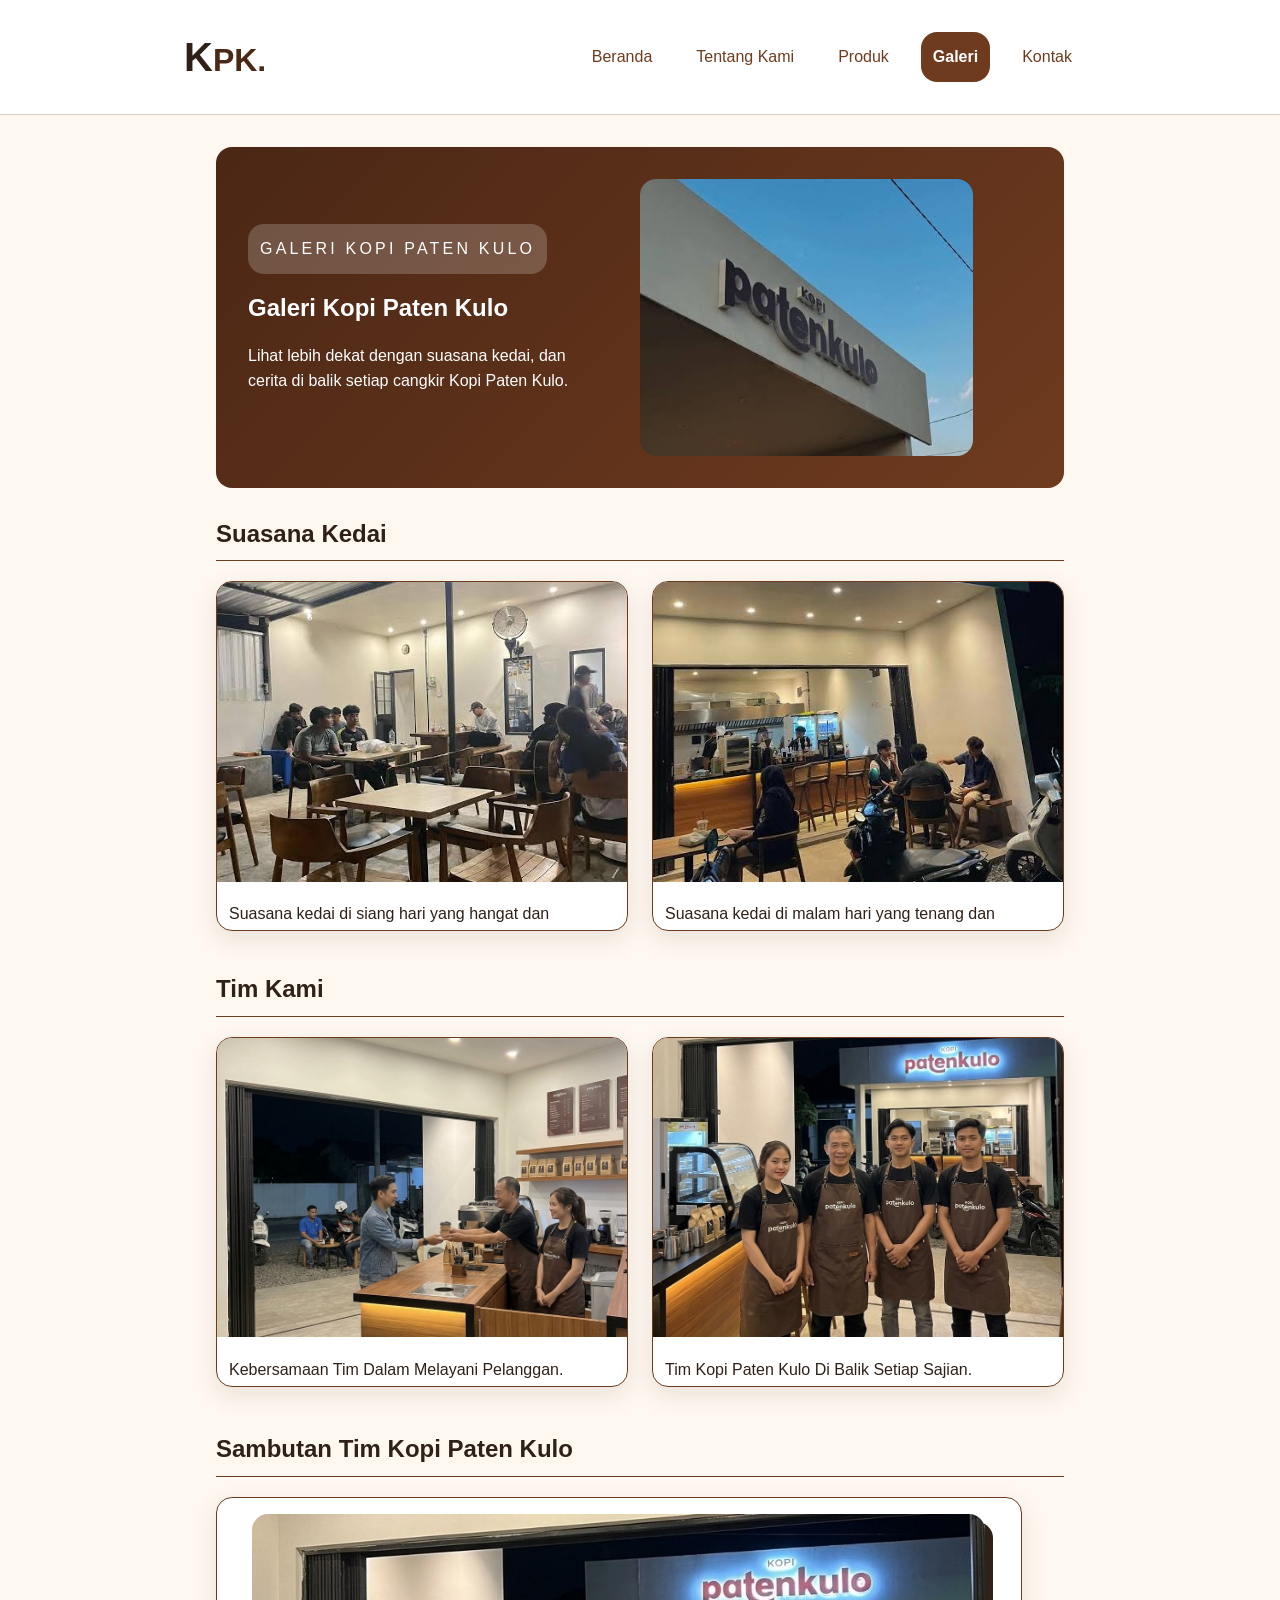
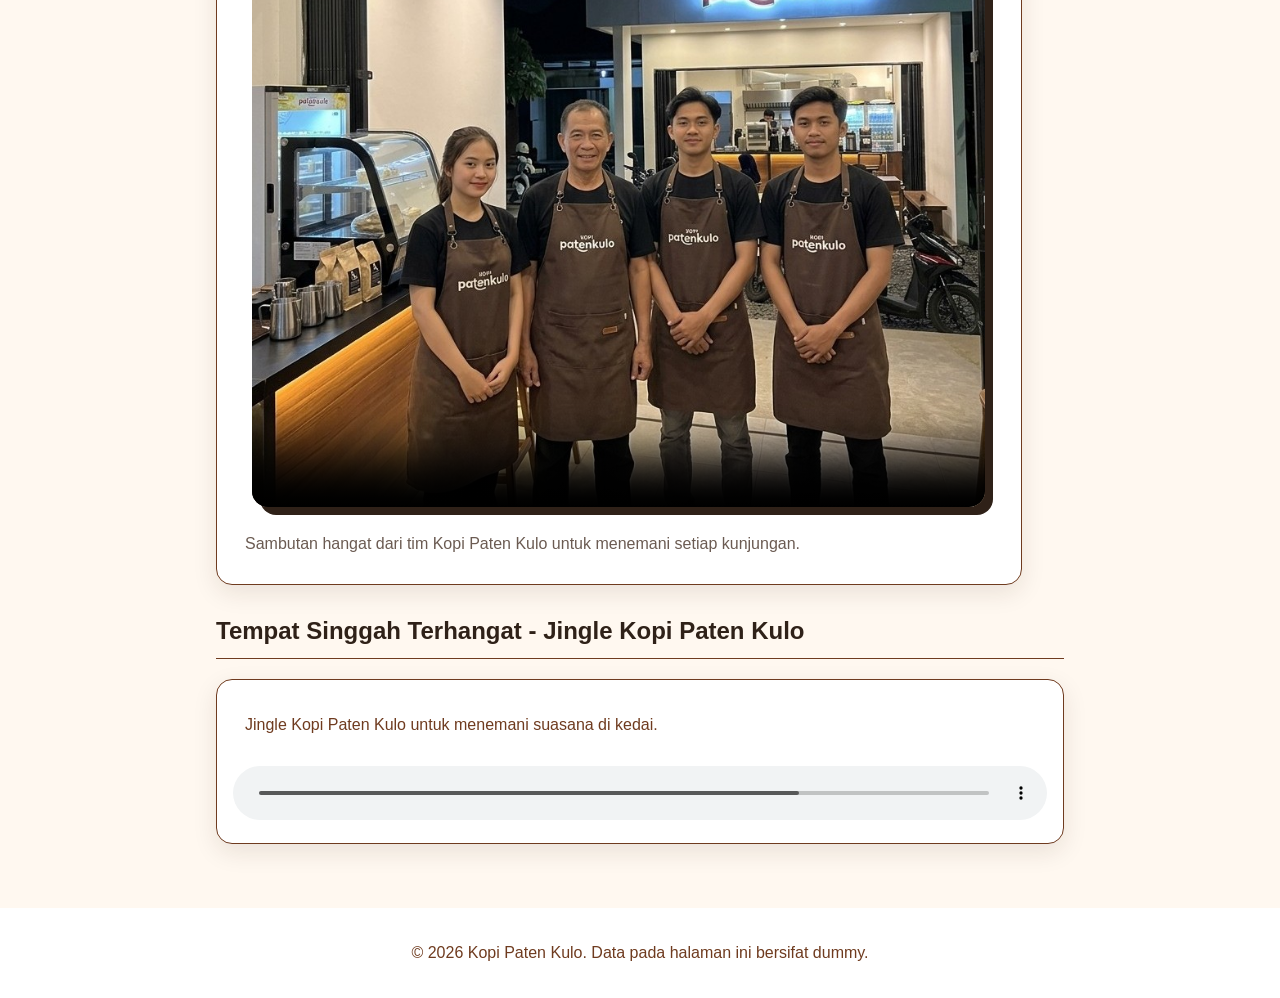
==== commit 2258aab6: "feat: bangun layout flexbox dan grid" ====
--- a/galeri.html
+++ b/galeri.html
@@ -46,7 +46,7 @@
       <section class="suasana-kedai">
         <h2 id="suasana-title">Suasana Kedai</h2>
 
-        <div class="tim">
+        <div class="galery-grid">
           <figure class="produk-card-suasana">
             <img
               src="assets/images/suasana-siang.jpg"
@@ -74,7 +74,7 @@
       <section aria-labelledby="tim-title">
         <h2 id="tim-title">Tim Kami</h2>
 
-        <div class="tim">
+        <div class="galery-grid">
           <figure class="produk-card-tim">
             <img src="assets/images/tim-pelayanan.jpg" alt="tim Kopi Paten Kulo dalam melayani pelanggan"/>
             <figcaption>
--- a/css/style.css
+++ b/css/style.css
@@ -1,775 +1,800 @@
-  :root {
-    /* Warna */
-    --color-primary: #6f3b1f;
-    --color-primary-strong: #4b2715;
-    --color-text: #2f2118;
-    --color-muted: #6b5b52;
-    --color-surface: #ffffff;
-    --color-surface-soft: #fff8f0;
-    --color-border: #dccbbc;
-    --color-focus: #1d4ed8;
-    --color-success: #28a745;
-
-    /* Spacing */
-    --space-1: 0.5rem;
-    --space-2: 0.75rem;
-    --space-3: 1rem;
-    --space-4: 1.5rem;
-    --space-5: 2rem;
-
-    /* Radius */
-    --radius-sm: 0.5rem;
-    --radius-md: 1rem;
-    --radius-btn: 2rem;
-
-    /* Shadow */
-    --shadow-card: 0 0.5rem 1.5rem rgb(47 33 24 / 0.1);
-
-    /* Hover */
-    --hover: #8d5a3b4f;
-    --hover-strong: #4c2511; 
-  }
-  *,
-  *::before,
-  *::after {
-    box-sizing: border-box;
-  }
-
-  body {
-    padding: 0;
-    margin: 0;
-    color: var(--color-text);
-    background: var(--color-surface-soft);
-    font-family: Arial, sans-serif;
-    font-size: 1rem;
-    line-height: 1.6;
-  }
-
-  /* Bagian Navbar */
-
-  .site-header {
-    padding: var(--space-3);
-    background: var(--color-surface);
-    border-bottom: 1px solid var(--color-border);
-  }
-
-  .nav {
-    max-width: 57rem;
-    margin: 0 auto;
-    display: flex;
-    align-items: center;
-    justify-content: space-between;
-  }
-
-  .brand {
-    display: inline-block;
-    color: var(--color-primary);
-    font-weight: 800;
-    font-size: 2rem;  
-    text-decoration: none;
-  }
-
-  .brand span {
-    font-size: 2.5rem;
-    color: var(--color-text);
-  }
-
-  .nav ul {
-    display: flex;
-    gap: var(--space-1);
-    list-style: none;
-  } 
-
-  .nav ul li a {
-    color: var(--color-primary);
-    padding: var(--space-2);
-    border-radius: var(--radius-md);
-    font-weight: 500;
-    text-decoration: none;
-    transition: all 0.3s ease;
-  }
-
-  .nav ul li a:hover {
-    text-decoration: underline;
-    background: var(--hover);
-  }
-
-  .nav ul li {
-    display: flex;
-    margin-right: var(--space-2);
-    align-items: center;
-  }
-
-  .nav a {
-    color: #4b2715; 
-  }
-
-  .nav a[aria-current="page"] {
-    font-weight: 750;
-    text-decoration: none;
-    color: var(--color-surface);
-    background: var(--color-primary);
-    padding: var(--space-2);
-    border-radius: var(--radius-md);
-  }
-
-  .nav a[aria-current="page"]:hover {
-    background: var(--color-primary);
-    color: var(--color-surface);
-    text-decoration: none;
-  }
-
-  a:focus-visible,
-  button:focus-visible {
-    outline: 3px solid var(--color-focus);
-    outline-offset: 3px;
-  }
-
-  /* Akhir Navbar */
-
-  /* Bagian Section Hero */
-
-  [aria-labelledby="produk-title"] {
-    margin-top: var(--space-5);
-  }
-
-  .page {
-    max-width: 57rem;
-    margin: 0 auto;
-    padding: var(--space-5);
-  }
-
-  .hero img {
-    width: 35%;
-    border-radius: var(--radius-md);
-  }
-
-  .hero {
-    padding: var(--space-5);
-    color: var(--color-surface);
-    background: linear-gradient(
-      135deg,
-      var(--color-primary-strong),
-      var(--color-primary)
-    );
-    border-radius: var(--radius-md);
-    display: flex;
-    justify-content: space-around;
-    align-items: center;
-  }
-
-  .hero-content {
-    margin-right: var(--space-5);
-  }
-
-  .hero-content-produk {
-    margin-left: var(--space-5);
-  }
-
-  .hero-content-produk span {
-    color: var(--color-surface);
-    font-weight: 700;
-  }
-
-  .hero-content-galeri {
-    margin-right: var(--space-5);
-  }
-
-  .eyebrow {
-    margin: 0 0 var(--space-1);
-    letter-spacing: 0.20em;
-    text-transform: uppercase;
-    background: rgba(255, 255, 255, 0.2);
-    padding: var(--space-2);
-    width: fit-content;
-    border-radius: var(--radius-md);
-    white-space: nowrap;
-  }
-
-  .eyebrow-tentang {
-    margin: 0 0 var(--space-1);
-    letter-spacing: 0.20em;
-    text-transform: uppercase;
-  }
-
-  button {
-    padding: 12px 18px;
-    color: #2f2118;
-    font-weight: 700;
-    cursor: pointer;
-    background: #ffd166;
-    border: 0;
-    border-radius: 999px;
-  }
-
-  .button,
-  button {
-    Background: var(--color-primary);
-    padding: var(--space-3);
-    color: var(--color-surface);
-    font-weight: 700;
-    cursor: pointer;
-    border: 1px solid var(--color-primary-strong);
-    border-radius: var(--radius-btn);
-    transition: all 0.3s ease;
-  }
-
-  .button:hover,
-  button:hover {
-    background: var(--hover-strong);
-  }
-
-  .hero button { 
-    color: var(--color-text); 
-    background: #fef3c7; 
-  }
-
-  .hero button:hover { 
-    color: var(--color-text); 
-    background: #fde68a; 
-  }
-
-  /* Akhir Section Hero */
-
-  /* Bagian Section Produk */
-
-  .foto-produk {
-    margin-top: var(--space-5);
-  }
-
-  #produk-title {
-    border-bottom: 1px solid var(--color-primary);
-    padding-bottom: var(--space-2);
-  }
-
-  .produk-list {
-    display: flex;
-    justify-content: space-around;
-    align-items: center;
-    margin-bottom: var(--space-5);
-    gap: var(--space-3);
-  }
-
-  .produk-list-foto {
-    display: flex;
-    align-items: center;
-    justify-content: space-around;
-    margin-bottom: var(--space-2);
-  }
-
-  .produk-card {
-    border: 1px solid var(--color-primary);
-    border-radius: var(--radius-md);
-    background: var(--color-surface);
-    box-shadow: var(--shadow-card);
-    overflow: hidden;
-    width: 25%;
-  }
-
-  .produk-card img {
-    width: 100%;
-    height: 10rem;
-    object-fit: cover;
-  }
-
-  .new {
-    display: flex;
-    align-items: center;
-    justify-content: space-between;
-  }
-
-  .new p {
-    margin-right: var(--space-1);
-    background: var(--color-success);
-    padding: var(--space-1);
-    border-radius: var(--radius-sm);
-    color: var(--color-surface);
-  }
-
-  .produk-card .info-baru {
-    display: flex;
-    align-items: center;
-    justify-content: space-between;
-  }
-
-  #tim-title {
-    border-bottom: 1px solid var(--color-primary);
-    padding-bottom: var(--space-2);
-  }
-
-  .tim {
-    display: flex;
-    gap: var(--space-4);
-    align-items: center;
-  }
-
-  .produk-card-tim {
-    width: 50%;
-    height: 350px;
-    background: var(--color-surface);
-    border-radius: var(--radius-md);
-    overflow: hidden;
-    border: 1px solid var(--color-primary);
-    box-shadow: var(--shadow-card);
-  }
-
-  .produk-card-tim img {
-    width: 100%;
-    height: 86%;
-    object-fit: cover;
-  }
-
-  .produk-card-tim figcaption {
-    padding: var(--space-2);
-  }
-
-  .suasana-kedai {
-    margin-top: var(--space-5);
-  }
-
-  #suasana-title {
-    border-bottom: 1px solid var(--color-primary);
-    padding-bottom: var(--space-2);
-  }
-
-  .produk-card-suasana {
-    width: 50%;
-    height: 350px;
-    background: var(--color-surface);
-    border-radius: var(--radius-md);
-    overflow: hidden;
-    border: 1px solid var(--color-primary);
-    box-shadow: var(--shadow-card);
-  }
-
-  .produk-card-suasana img {
-    width: 100%;
-    height: 86%;
-    object-fit: cover;
-  }
-
-  .produk-card-suasana figcaption {
-    padding: var(--space-2);
-  }
-
-  .produk-info {
-    padding: var(--space-3);
-  }
-
-  .harga {
-    margin-top: 0;
-    background: color-mix(in srgb, var(--color-primary) 80%, transparent);
-    width: fit-content;
-    border-radius: var(--radius-sm);
-    padding: var(--space-2);
-    color: var(--color-surface);
-  }
-
-  /* Akhir Section Produk */
-
-  /* Aside */
-
-  aside {
-    margin-top: var(--space-5);
-    background: var(--color-surface-soft);
-    padding: var(--space-3);
-    border-radius: var(--radius-md);
-    border: 1px solid var(--color-text);
-    border-right: 5px solid var(--color-text);
-    border-top: 5px solid var(--color-text);
-    color: var(--color-text);
-  }
-
-  /* Akhir Aside */
-
-  /* Bagian Section Jam & Alamat */
-
-  .kontak {
-    margin-top: var(--space-5);
-    padding-bottom: var(--space-5);
-  }
-
-  .kontak h2 {
-    border-bottom: 1px solid var(--color-primary);
-    padding-bottom: var(--space-2);
-  }
-
-  .kontak-card {
-    display: flex;
-    justify-content: space-between;
-    align-items: center;
-    background: var(--color-surface);
-    box-shadow: 0 0 1px var(--color-primary);
-    padding: var(--space-4);
-    border-radius: var(--radius-md);
-  }
-
-  .kontak-card h3 {
-    color: var(--color-primary);
-    margin-bottom: var(--space-2);
-  }
-
-  .kontak-card p {
-    font-weight: 100;
-    margin-top: 0;
-  }
-
-  .jamop {
-    margin-right: var(--space-4);
-  }
-
-  .layanan a {
-    color: var(--color-primary);
-    font-weight: 600;
-  }
-
-  /* Akhir Jam & Alamat */
-
-  /* Bagian Tentang Halaman 2 */
-
-  [aria-labelledby="tentang-title"] {
-    background-color: var(--color-surface);
-    padding: var(--space-5);
-    color: var(--color-text);
-    border: 1px solid var(--color-primary);
-    border-radius: var(--radius-md);
-    text-align: center;
-    align-items: center;
-  }
-
-  .tentang-img {
-    width: 50%;
-    border-radius: var(--radius-md);
-    border: 2px solid var(--color-surface);
-  }
-
-  .desc {
-    margin-bottom: var(--space-5);
-  }
-
-  /* Akhir Tentang Halaman 2 */
-
-  /* Bagian Section Nilai Halaman 2 */
-
-  [aria-labelledby="nilai-title"] {
-    margin-top: var(--space-5);
-    padding-bottom: var(--space-5);
-  }
-
-  .box-nilai {
-    display: flex;
-    justify-content: space-between;
-    align-items: center;
-    gap: var(--space-3);
-    padding: var(--space-2);
-  }
-
-  .nilai-card {
-    background: var(--color-surface-soft);
-    padding: var(--space-3);
-    border-radius: var(--radius-md);
-    border: 1px solid var(--color-text);
-    border-right: 5px solid var(--color-text);
-    border-bottom: 6px solid var(--color-text);
-    color: var(--color-text);
-  }
-
-  .nilai-card h3 {
-    margin-bottom: var(--space-2);
-  }
-
-  .nilai-card p {
-    margin-top: 0;
-    font-weight: 100;
-  }
-
-  #nilai-title {
-    border-bottom: 1px solid var(--color-primary);
-    padding-bottom: var(--space-2);
-  }
-
-  /* Akhir Nilai Halaman 2 */
-
-  /* Bagian Skip Link */
-
-  .skip-link {
-    position: absolute;
-    left: -9999px;
-    padding: var(--space-1);
-    color: var(--color-surface);
-    background: var(--color-primary);
-    border-radius: var(--radius-sm);
-  }
-
-  .skip-link:focus {
-    top: var(--space-1);
-    left: var(--space-1);
-  }
-
-  /* Akhir Skip Link */
-
-  /* Footer */
-
-  footer {
-    padding: var(--space-2);
-    color: var(--color-surface);
-    background: var(--color-primary);
-    text-align: center;
-  }
-
-  .site-footer {
-    padding: var(--space-3);
-    color: var(--color-primary);
-    text-align: center;
-    background: var(--color-surface);
-  }
-
-  /* Akhir Footer */
-
-  /* Kategori */
-
-  .kategori {
-    margin-top: var(--space-5);
-  }
-
-  .kategori-title {
-    border-bottom: 1px solid var(--color-primary);
-    padding-bottom: var(--space-2);
-  }
-
-  .kategori-produk {
-    display: flex;
-    align-items: center;
-    gap: var(--space-3);
-  }
-
-  .kategori-produk p {
-    width: 100%;
-    background: var(--color-surface);
-    box-shadow: 0 0 1px var(--color-primary);
-    padding: var(--space-4);
-    border-radius: var(--radius-md);
-    margin: 0;
-    color: var(--color-primary);
-  }
-
-  .header-harga {
-    margin-top: var(--space-5);
-  }
-
-  .header-harga h2 {
-    margin-bottom: var(--space-2);
-  }
-
-  .header-harga p {
-    margin-top: 0;
-    border-bottom: 1px solid var(--color-primary);
-    padding-bottom: var(--space-2);
-  }
-
-  /* Section Tabel */
-
-  [aria-labelledby="harga-title"] {
-    margin-bottom: var(--space-5);
-    padding-bottom: var(--space-5);
-  }
-
-  .tabel {
-    border: 1px solid var(--color-primary);
-    border-radius: var(--radius-md);
-    background-color: var(--color-surface);
-    overflow: hidden;
-    text-align: left;
-  }
-
-  .tabel table {
-    width: 100%;
-    border-collapse: collapse;
-  }
-
-  .tabel caption {
-    text-align: left;
-    font-weight: bold;
-    padding: var(--space-3);
-    color: var(--color-text);
-    background-color: var(--color-surface-soft);
-  }
-
-  .tabel .caption-box {
-    background-color: var(--color-surface);
-  }
-
-  .tabel thead tr.title {
-    background-color: var(--color-primary);
-    color: var(--color-surface);
-  }
-
-  .tabel th,
-  .tabel td {
-    padding: var(--space-3);
-  }
-
-  .tabel tbody tr td,
-  .tabel tbody tr th {
-    border-top: 1px solid var(--color-border);
-  }
-
-  .tabel tbody td:last-child {
-    font-weight: bold;
-    color: var(--color-primary);
-  }
-
-  .half-black,
-  .white,
-  .black,
-  .not-black {
-    background-color: var(--color-surface-soft);
-  }
-
-  /* Akhir Tabel */
-
-  img {
-    max-width: 100%;
-    height: auto;
-  }
-
-  figure {
-    margin: 0 0 var(--space-4);
-  }
-
-  figcaption {
-    padding: var(--space-2);
-    color: var(--color-primary);
-  }
-
-  /* Audio */
-
-  [aria-labelledby="audio-title"] {
-    margin-top: var(--space-5);
-    padding-bottom: var(--space-5);
-  }
-
-  #audio-title {
-    border-bottom: 1px solid var(--color-primary);
-    padding-bottom: var(--space-2);
-  }
-
-  .audio {
-    background: var(--color-surface);
-    padding: var(--space-3);
-    border-radius: var(--radius-md);
-    box-shadow: var(--shadow-card);
-    border: 1px solid var(--color-primary);
-  }
-
-  .audio p {
-    padding-left: var(--space-2);
-    color: var(--color-primary);
-  }
-
-  audio {
-    width: 100%;
-    margin-top: var(--space-2);
-  }
-
-  /* Video */
-
-  #video-title {
-    border-bottom: 1px solid var(--color-primary);
-    padding-bottom: var(--space-2);
-  }
-
-  [aria-labelledby="video-title"] {
-    margin-top: var(--space-4);
-  }
-
-  .video {
-    width: 95%;
-    background: var(--color-surface);
-    padding: var(--space-3);
-    border-radius: var(--radius-md);
-    align-items: center;
-    box-shadow: var(--shadow-card);
-    border: 1px solid var(--color-primary);
-  }
-
-  .video video {
-    display: block;
-    margin: 0 auto;
-    width: 95%;
-    border-radius: var(--radius-md);
-    box-shadow: var(--space-1) var(--space-1) 0 var(--color-text);
-    background: var(--color-surface-soft);
-  }
-
-  .video figcaption {
-    margin-top: var(--space-2);
-    color: var(--color-muted);
-  }
-
-  /* Form */
-
-  .field {
-    display: grid;
-    gap: var(--space-1);
-    
-    margin-bottom: var(--space-2);
-  }
-
-  .field label {
-    display: block;
-    margin-bottom: var(--space-1);
-  }
-
-  fieldset {
-    display: grid;
-    gap: var(--space-1);
-    margin: 0 0 var(--space-2);
-    border: 1px solid var(--color-border);
-    border-radius: var(--radius-md);
-  }
-
-  #preview-form {
-    padding: var(--space-3);
-    white-space: pre-wrap;
-    background: var(--color-surface);
-    border: 1px solid var(--color-border);
-  }
-
-  form,
-  pre {
-    background: var(--color-surface);
-    border: 1px solid var(--color-border);
-    border-radius: var(--radius-md);
-    padding: var(--space-3);
-  }
-
-  label,
-  legend {
-    font-weight: 700;
-  }
-
-  input,
-  select,
-  textarea{
-    font: inherit;
-    padding: var(--space-2);
-  }
-
-  #preview-demo {
-    display: none;
-    width: 50%;
-    padding: var(--space-3);
-    border-radius: var(--radius-md);
-    background: var(--color-surface-soft);
-    border: 2px solid var(--color-success);
-    color: var(--color-text);
-    font-weight: bold;
-  }
-
-  h1,
-  h2,
-  h3 {
-    line-height: 1.2;
-    text-wrap: balance;
-  }+/* =================================================ur
+   1. ROOT VARIABLES & GLOBAL STYLES
+   ================================================= */
+:root {
+  /* Warna */
+  --color-primary: #6f3b1f;
+  --color-primary-strong: #4b2715;
+  --color-text: #2f2118;
+  --color-muted: #6b5b52;
+  --color-surface: #ffffff;
+  --color-surface-soft: #fff8f0;
+  --color-border: #dccbbc;
+  --color-focus: #1d4ed8;
+  --color-success: #28a745;
+
+  /* Spacing */
+  --space-1: 0.5rem;
+  --space-2: 0.75rem;
+  --space-3: 1rem;
+  --space-4: 1.5rem;
+  --space-5: 2rem;
+
+  /* Radius */
+  --radius-sm: 0.5rem;
+  --radius-md: 1rem;
+  --radius-btn: 2rem;
+
+  /* Shadow */
+  --shadow-card: 0 0.5rem 1.5rem rgb(47 33 24 / 0.1);
+
+  /* Hover */
+  --hover: #8d5a3b4f;
+  --hover-strong: #4c2511; 
+}
+
+*,
+*::before,
+*::after {
+  box-sizing: border-box;
+}
+
+body {
+  padding: 0;
+  margin: 0;
+  color: var(--color-text);
+  background: var(--color-surface-soft);
+  font-family: Arial, sans-serif;
+  font-size: 1rem;
+  line-height: 1.6;
+}
+
+img {
+  max-width: 100%;
+  height: auto;
+}
+
+figure {
+  margin: 0 0 var(--space-4);
+}
+
+figcaption {
+  padding: var(--space-2);
+  color: var(--color-text);
+}
+
+h1,
+h2,
+h3 {
+  line-height: 1.2;
+  text-wrap: balance;
+}
+
+a:focus-visible,
+button:focus-visible {
+  outline: 3px solid var(--color-focus);
+  outline-offset: 3px;
+}
+
+.skip-link {
+  position: absolute;
+  left: -9999px;
+  padding: var(--space-1);
+  color: var(--color-surface);
+  background: var(--color-primary);
+  border-radius: var(--radius-sm);
+}
+
+.skip-link:focus {
+  top: var(--space-1);
+  left: var(--space-1);
+}
+
+/* =================================================
+   2. NAVBAR
+   ================================================= */
+.site-header {
+  padding: var(--space-3);
+  background: var(--color-surface);
+  border-bottom: 1px solid var(--color-border);
+}
+
+.nav {
+  max-width: 57rem;
+  margin: 0 auto;
+  display: flex;
+  flex-wrap: wrap;
+  align-items: center;
+  justify-content: space-between;
+}
+
+.brand {
+  display: inline-block;
+  color: var(--color-primary);
+  font-weight: 800;
+  font-size: 2rem;  
+  text-decoration: none;
+}
+
+.brand span {
+  font-size: 2.5rem;
+  color: var(--color-text);
+}
+
+.nav ul {
+  display: flex;
+  flex-wrap: wrap;
+  gap: var(--space-1);
+  list-style: none;
+} 
+
+.nav ul li {
+  display: flex;
+  margin-right: var(--space-2);
+  align-items: center;
+}
+
+.nav ul li a {
+  color: var(--color-primary);
+  padding: var(--space-2);
+  border-radius: var(--radius-md);
+  font-weight: 500;
+  text-decoration: none;
+  transition: all 0.3s ease;
+}
+
+.nav ul li a:hover {
+  text-decoration: underline;
+  background: var(--hover);
+}
+
+.nav a {
+  color: #4b2715; 
+}
+
+.nav a[aria-current="page"] {
+  font-weight: 750;
+  text-decoration: none;
+  color: var(--color-surface);
+  background: var(--color-primary);
+  padding: var(--space-2);
+  border-radius: var(--radius-md);
+}
+
+.nav a[aria-current="page"]:hover {
+  background: var(--color-primary);
+  color: var(--color-surface);
+  text-decoration: none;
+}
+
+/* =================================================
+   3. HERO SECTION
+   ================================================= */
+.page {
+  max-width: 57rem;
+  margin: 0 auto;
+  padding: var(--space-5);
+}
+
+[aria-labelledby="produk-title"] {
+  margin-top: var(--space-5);
+}
+
+.hero {
+  padding: var(--space-5);
+  color: var(--color-surface);
+  background: linear-gradient(
+    135deg,
+    var(--color-primary-strong),
+    var(--color-primary)
+  );
+  border-radius: var(--radius-md);
+  display: grid;
+  grid-template-columns: repeat(2, minmax(0,1fr));
+  align-items: center;
+  justify-content: center;
+}
+
+.hero img {
+  width: 85%;
+  border-radius: var(--radius-md);
+}
+
+.hero-content {
+  margin-left: var(--space-4);
+}
+
+.hero-content-produk span {
+  color: var(--color-surface);
+  font-weight: 700;
+}
+
+.hero-content-galeri {
+  margin-right: var(--space-5);
+}
+
+.eyebrow {
+  margin: 0 0 var(--space-1);
+  letter-spacing: 0.20em;
+  text-transform: uppercase;
+  background: rgba(255, 255, 255, 0.2);
+  padding: var(--space-2);
+  width: fit-content;
+  border-radius: var(--radius-md);
+  white-space: nowrap;
+}
+
+.eyebrow-tentang {
+  margin: 0 0 var(--space-1);
+  letter-spacing: 0.20em;
+  text-transform: uppercase;
+}
+
+/* =================================================
+   4. BUTTONS
+   ================================================= */
+button {
+  padding: 12px 18px;
+  color: #2f2118;
+  font-weight: 700;
+  cursor: pointer;
+  background: #ffd166;
+  border: 0;
+  border-radius: 999px;
+}
+
+.button,
+button {
+  background: var(--color-primary);
+  padding: var(--space-3);
+  color: var(--color-surface);
+  font-weight: 700;
+  cursor: pointer;
+  border: 1px solid var(--color-primary-strong);
+  border-radius: var(--radius-btn);
+  transition: all 0.3s ease;
+}
+
+.button:hover,
+button:hover {
+  background: var(--hover-strong);
+}
+
+.hero button { 
+  color: var(--color-text); 
+  background: #fef3c7; 
+}
+
+.hero button:hover { 
+  color: var(--color-text); 
+  background: #fde68a; 
+}
+
+/* =================================================
+   5. PRODUK & CARD SECTION
+   ================================================= */
+.foto-produk {
+  margin-top: var(--space-5);
+}
+
+#produk-title { 
+  border-bottom: 1px solid var(--color-primary);
+  padding-bottom: var(--space-2);
+}
+
+.produk-list {
+  display: grid;
+  grid-template-columns: repeat(2, minmax(0,1fr));
+  justify-content: space-around;
+  align-items: center;
+  margin-bottom: var(--space-5);
+  gap: var(--space-4);
+}
+
+.produk-card {
+  border: 1px solid var(--color-primary);
+  border-radius: var(--radius-md);
+  background: var(--color-surface);
+  box-shadow: var(--shadow-card);
+  overflow: hidden;
+}
+
+.produk-card .info-baru {
+  display: flex;
+  align-items: center;
+  justify-content: space-between;
+}
+
+.produk-info {
+  padding: var(--space-3);
+}
+
+.harga {
+  margin-top: 0;
+  background: var(--color-primary);
+  width: fit-content;
+  border-radius: var(--radius-sm);
+  padding: var(--space-2);
+  color: var(--color-surface);
+  font-weight: bold;
+}
+
+.catalog { 
+  gap: var(--space-3); 
+}
+
+.layout-grid { 
+  display: grid; 
+  grid-template-columns: repeat(2, minmax(0, 1fr));
+  gap: var(--space-4);
+}
+
+.layout-flex { 
+  display: flex; 
+  flex-wrap: wrap; 
+}
+
+.layout-flex .product-card { 
+  flex: 1 1 12rem; 
+}
+
+.product-paket {
+  position: relative;
+  display: flex;
+  flex-direction: column;
+  padding: var(--space-3);
+  background: var(--color-surface);
+  border: 1px solid var(--color-primary);
+  border-radius: 0.75rem;
+}
+
+.badge {
+  position: absolute;
+  inset-block-start: 2.3rem;
+  inset-inline-end: var(--space-5 );
+  padding: 0.2rem 0.75rem;
+  background: var(--color-primary);
+  color: var(--color-surface);
+  border-radius: 999px;
+  font-size: var(--space-2);
+  font-weight: 800;
+}
+
+.card-actions { 
+  display: flex;
+  flex-wrap: wrap;
+  align-items: center;
+  gap: var(--space-2);
+  justify-content: space-between; 
+  margin-top: auto; 
+}
+
+.card-btn {
+  border: 1px solid var(--color-primary);
+  border-radius: 0.5rem;
+  padding: var(--space-1) var(--space-2);
+  color: var(--color-text);
+  background: var(--color-surface);
+  font: inherit;
+  text-decoration: none;
+  cursor: pointer;
+}
+
+.card-actions a {
+  color: var(--color-primary);
+}
+
+/* =================================================
+   6. TIM & SUASANA KEDAI
+   ================================================= */
+#tim-title {
+  border-bottom: 1px solid var(--color-primary);
+  padding-bottom: var(--space-2);
+}
+
+.galery-grid {
+  display: grid;
+  grid-template-columns: repeat(2, minmax(0,1fr));
+  gap: var(--space-4);
+}
+
+.produk-card-tim,.produk-card-suasana  {
+  height: 350px;
+  background: var(--color-surface);
+  border-radius: var(--radius-md);
+  overflow: hidden;
+  border: 1px solid var(--color-primary);
+  box-shadow: var(--shadow-card);
+}
+
+.produk-card-tim img {
+  width: 100%;
+  height: 86%;
+  object-fit: cover;
+}
+
+.produk-card-tim figcaption {
+  padding: var(--space-2);
+}
+
+.suasana-kedai {
+  margin-top: var(--space-5);
+}
+
+#suasana-title {
+  border-bottom: 1px solid var(--color-primary);
+  padding-bottom: var(--space-2);
+}
+
+.produk-card-suasana img {
+  width: 100%;
+  height: 86%;
+  object-fit: cover;
+}
+
+.produk-card-suasana figcaption {
+  padding: var(--space-2);
+}
+
+/* =================================================
+   7. HALAMAN TENTANG & NILAI (HALAMAN 2)
+   ================================================= */
+[aria-labelledby="tentang-title"] {
+  background-color: var(--color-surface);
+  padding: var(--space-5);
+  color: var(--color-text);
+  border: 1px solid var(--color-primary);
+  border-radius: var(--radius-md);
+  text-align: center;
+  align-items: center;
+}
+
+.tentang-img {
+  width: 50%;
+  border-radius: var(--radius-md);
+  border: 2px solid var(--color-surface);
+}
+
+.desc {
+  margin-bottom: var(--space-5);
+}
+
+[aria-labelledby="nilai-title"] {
+  margin-top: var(--space-5);
+  padding-bottom: var(--space-5);
+}
+
+#nilai-title {
+  border-bottom: 1px solid var(--color-primary);
+  padding-bottom: var(--space-2);
+}
+
+.box-nilai {
+  display: flex;
+  justify-content: space-between;
+  align-items: stretch;
+  gap: var(--space-3);
+}
+
+.nilai-card {
+  flex: 1;
+  background: var(--color-surface-soft);
+  padding: var(--space-3);
+  border-radius: var(--radius-md);
+  border: 1px solid var(--color-text);
+  border-right: 5px solid var(--color-text);
+  border-bottom: 6px solid var(--color-text);
+  color: var(--color-text);
+}
+
+.nilai-card h3 {
+  margin-bottom: var(--space-2);
+}
+
+.nilai-card p {
+  margin-top: 0;
+  font-weight: 100;
+}
+
+/* =================================================
+   8. KATEGORI & TABEL HARGA
+   ================================================= */
+.kategori {
+  margin-top: var(--space-5);
+}
+
+.kategori-title {
+  border-bottom: 1px solid var(--color-primary);
+  padding-bottom: var(--space-2);
+}
+
+.kategori-produk {
+  display: flex;
+  align-items: center;
+  gap: var(--space-3);
+}
+
+.kategori-produk p {
+  width: 100%;
+  background: var(--color-surface);
+  box-shadow: 0 0 1px var(--color-primary);
+  padding: var(--space-4);
+  border-radius: var(--radius-md);
+  margin: 0;
+  color: var(--color-primary);
+}
+
+.header-harga {
+  margin-top: 4rem;
+}
+
+.header-harga h2 {
+  margin-bottom: var(--space-2);
+}
+
+.header-harga p {
+  margin-top: 0;
+  border-bottom: 1px solid var(--color-primary);
+  padding-bottom: var(--space-2);
+}
+
+[aria-labelledby="harga-title"] {
+  margin-bottom: var(--space-5);
+  padding-bottom: var(--space-5);
+}
+
+.tabel {
+  border: 1px solid var(--color-primary);
+  border-radius: var(--radius-md);
+  background-color: var(--color-surface);
+  overflow: hidden;
+  text-align: left;
+}
+
+.tabel table {
+  width: 100%;
+  border-collapse: collapse;
+}
+
+.tabel caption {
+  text-align: left;
+  font-weight: bold;
+  padding: var(--space-3);
+  color: var(--color-text);
+  background-color: var(--color-surface-soft);
+}
+
+.tabel .caption-box {
+  background-color: var(--color-surface);
+}
+
+.tabel thead tr.title {
+  background-color: var(--color-primary);
+  color: var(--color-surface);
+}
+
+.tabel th,
+.tabel td {
+  padding: var(--space-3);
+}
+
+.tabel tbody tr td,
+.tabel tbody tr th {
+  border-top: 1px solid var(--color-border);
+}
+
+.tabel tbody td:last-child {
+  font-weight: bold;
+  color: var(--color-primary);
+}
+
+.half-black,
+.white,
+.black,
+.not-black {
+  background-color: var(--color-surface-soft);
+}
+
+/* =================================================
+   9. MEDIA (AUDIO & VIDEO)
+   ================================================= */
+[aria-labelledby="audio-title"] {
+  margin-top: var(--space-5);
+  padding-bottom: var(--space-5);
+}
+
+#audio-title {
+  border-bottom: 1px solid var(--color-primary);
+  padding-bottom: var(--space-2);
+}
+
+.audio {
+  background: var(--color-surface);
+  padding: var(--space-3);
+  border-radius: var(--radius-md);
+  box-shadow: var(--shadow-card);
+  border: 1px solid var(--color-primary);
+}
+
+.audio p {
+  padding-left: var(--space-2);
+  color: var(--color-primary);
+}
+
+audio {
+  width: 100%;
+  margin-top: var(--space-2);
+}
+
+#video-title {
+  border-bottom: 1px solid var(--color-primary);
+  padding-bottom: var(--space-2);
+}
+
+[aria-labelledby="video-title"] {
+  margin-top: var(--space-4);
+}
+
+.video {
+  width: 95%;
+  background: var(--color-surface);
+  padding: var(--space-3);
+  border-radius: var(--radius-md);
+  align-items: center;
+  box-shadow: var(--shadow-card);
+  border: 1px solid var(--color-primary);
+}
+
+.video video {
+  display: block;
+  margin: 0 auto;
+  width: 95%;
+  border-radius: var(--radius-md);
+  box-shadow: var(--space-1) var(--space-1) 0 var(--color-text);
+  background: var(--color-surface-soft);
+}
+
+.video figcaption {
+  margin-top: var(--space-2);
+  color: var(--color-muted);
+}
+
+/* =================================================
+   10. FORM, ASIDE, & KONTAK
+   ================================================= */
+.field {
+  display: grid;
+  gap: var(--space-1);
+  margin-bottom: var(--space-2);
+}
+
+.field label {
+  display: block;
+  margin-bottom: var(--space-1);
+}
+
+fieldset {
+  display: grid;
+  gap: var(--space-1);
+  margin: 0 0 var(--space-2);
+  border: 1px solid var(--color-border);
+  border-radius: var(--radius-md);
+}
+
+#preview-form {
+  padding: var(--space-3);
+  white-space: pre-wrap;
+  background: var(--color-surface);
+  border: 1px solid var(--color-border);
+}
+
+form,
+pre {
+  background: var(--color-surface);
+  border: 1px solid var(--color-border);
+  border-radius: var(--radius-md);
+  padding: var(--space-3);
+}
+
+label,
+legend {
+  font-weight: 700;
+}
+
+input,
+select,
+textarea {
+  font: inherit;
+  padding: var(--space-2);
+}
+
+#preview-demo {
+  display: none;
+  width: 50%;
+  padding: var(--space-3);
+  border-radius: var(--radius-md);
+  background: var(--color-surface-soft);
+  border: 2px solid var(--color-success);
+  color: var(--color-text);
+  font-weight: bold;
+}
+
+.prev {
+  display: flex;
+  flex-wrap: wrap;
+  align-items: center;
+}
+
+.prev p {
+  margin-left: var(--space-3);
+  font-weight: 100;
+  color: var(--color-text);
+  opacity: 0.5;
+}
+
+aside {
+  margin-top: var(--space-5);
+  background: var(--color-surface-soft);
+  padding: var(--space-3);
+  border-radius: var(--radius-md);
+  border: 1px solid var(--color-text);
+  border-right: 5px solid var(--color-text);
+  border-top: 5px solid var(--color-text);
+  color: var(--color-text);
+}
+
+.kontak {
+  margin-top: var(--space-5);
+  padding-bottom: var(--space-5);
+}
+
+.kontak h2 {
+  border-bottom: 1px solid var(--color-primary);
+  padding-bottom: var(--space-2);
+}
+
+.kontak-card {
+  display: flex;
+  justify-content: space-between;
+  align-items: center;
+  background: var(--color-surface);
+  box-shadow: 0 0 1px var(--color-primary);
+  padding: var(--space-4);
+  border-radius: var(--radius-md);
+}
+
+.kontak-card h3 {
+  color: var(--color-primary);
+  margin-bottom: var(--space-2);
+}
+
+.kontak-card p {
+  font-weight: 100;
+  margin-top: 0;
+}
+
+.jamop {
+  margin-right: var(--space-4);
+}
+
+.layanan a {
+  color: var(--color-primary);
+  font-weight: 600;
+}
+
+/* =================================================
+   11. FOOTER
+   ================================================= */
+footer {
+  padding: var(--space-2);
+  color: var(--color-surface);
+  background: var(--color-primary);
+  text-align: center;
+}
+
+.site-footer {
+  padding: var(--space-3);
+  color: var(--color-primary);
+  text-align: center;
+  background: var(--color-surface);
+}
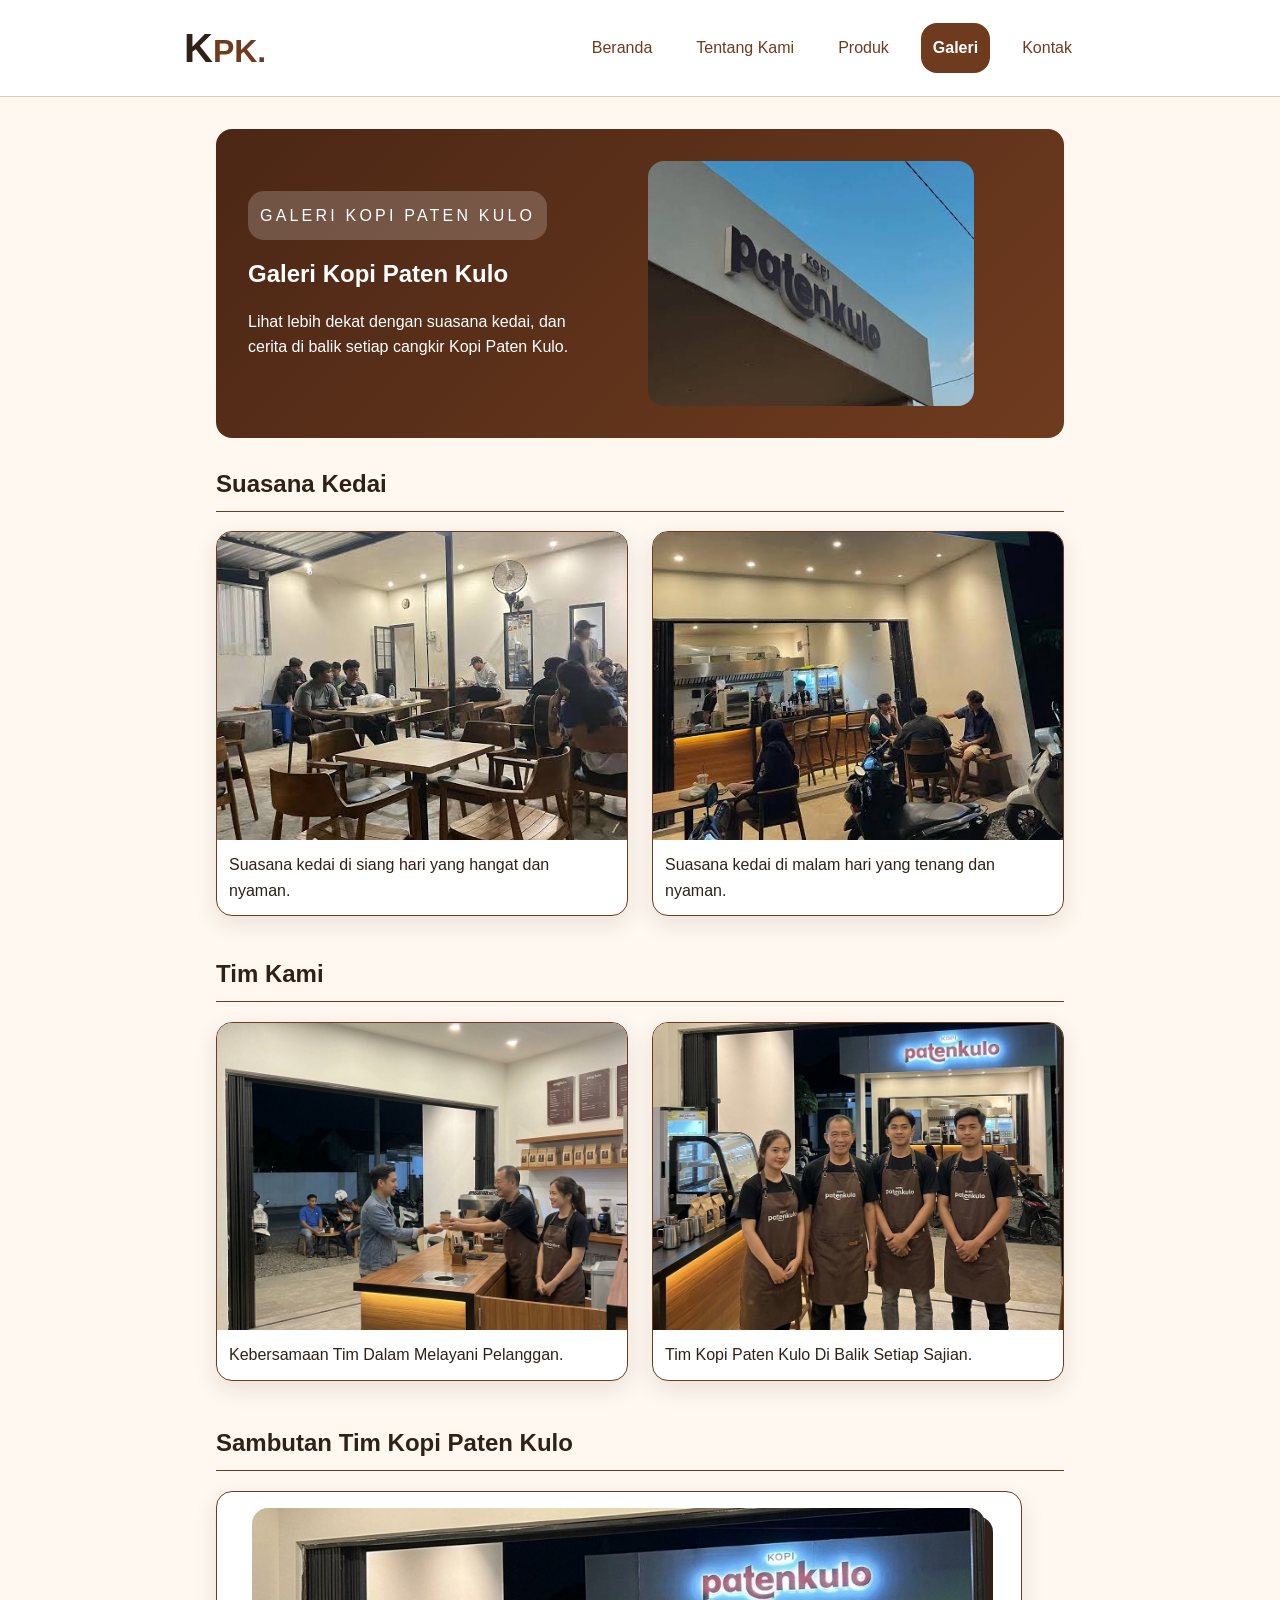
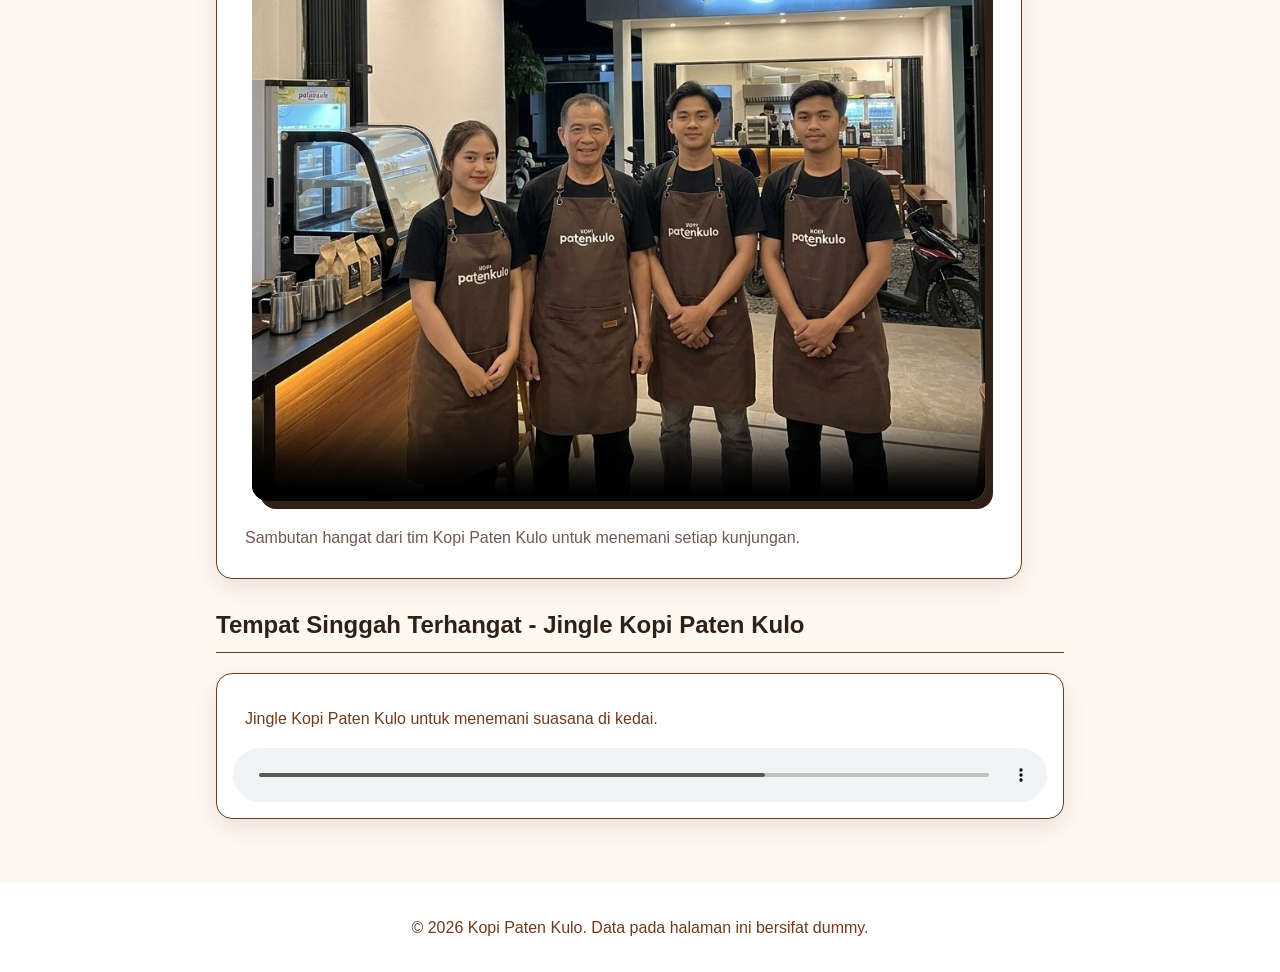
==== commit 4a194af1: "feat: terapkan responsive mobile-first" ====
--- a/galeri.html
+++ b/galeri.html
@@ -39,7 +39,7 @@
           </p>
         </div>
 
-        <img src="assets/images/kopi.jpg" alt="Kopi Paten Kulo" />
+        <img src="assets/images/kopi.jpg" width="640" height="360" alt="Kopi Paten Kulo" />
       </section>
 
       <!-- Suasana Kedai -->
@@ -49,7 +49,7 @@
         <div class="galery-grid">
           <figure class="produk-card-suasana">
             <img
-              src="assets/images/suasana-siang.jpg"
+              src="assets/images/suasana-siang.jpg" width="640" height="360" loading="lazy"
               alt="Suasana kedai pada siang hari"
             />
             <figcaption>
@@ -59,7 +59,7 @@
 
           <figure class="produk-card-suasana">
             <img
-              src="assets/images/suasana-malam.jpg"
+              src="assets/images/suasana-malam.jpg" width="640" height="360" loading="lazy"
               alt="Suasana kedai pada malam hari"
             />
             <figcaption>
@@ -76,14 +76,14 @@
 
         <div class="galery-grid">
           <figure class="produk-card-tim">
-            <img src="assets/images/tim-pelayanan.jpg" alt="tim Kopi Paten Kulo dalam melayani pelanggan"/>
+            <img src="assets/images/tim-pelayanan.jpg" width="640" height="360" loading="lazy" alt="tim Kopi Paten Kulo dalam melayani pelanggan"/>
             <figcaption>
               Kebersamaan Tim Dalam Melayani Pelanggan.
             </figcaption>
           </figure>
 
           <figure class="produk-card-tim">
-            <img src="assets/images/tim-kopi-paten-kulo.jpg" alt="Tim Kopi Paten Kulo"/>
+            <img src="assets/images/tim-kopi-paten-kulo.jpg" width="640" height="360" loading="lazy" alt="Tim Kopi Paten Kulo"/>
             <figcaption>
               Tim Kopi Paten Kulo Di Balik Setiap Sajian.
             </figcaption>
--- a/css/style.css
+++ b/css/style.css
@@ -1,5 +1,5 @@
-/* =================================================ur
-   1. ROOT VARIABLES & GLOBAL STYLES
+/* =================================================
+   1. ROOT & GLOBAL
    ================================================= */
 :root {
   /* Warna */
@@ -30,7 +30,7 @@
 
   /* Hover */
   --hover: #8d5a3b4f;
-  --hover-strong: #4c2511; 
+  --hover-strong: #4c2511;
 }
 
 *,
@@ -39,8 +39,12 @@
   box-sizing: border-box;
 }
 
+html {
+  max-width: 100%;
+  overflow-wrap: break-word;
+}
+
 body {
-  padding: 0;
   margin: 0;
   color: var(--color-text);
   background: var(--color-surface-soft);
@@ -50,17 +54,18 @@
 }
 
 img {
+  display: block;
   max-width: 100%;
   height: auto;
 }
 
 figure {
+  min-width: 0;
   margin: 0 0 var(--space-4);
 }
 
 figcaption {
   padding: var(--space-2);
-  color: var(--color-text);
 }
 
 h1,
@@ -71,7 +76,8 @@
 }
 
 a:focus-visible,
-button:focus-visible {
+button:focus-visible,
+.table-scroll:focus-visible {
   outline: 3px solid var(--color-focus);
   outline-offset: 3px;
 }
@@ -88,11 +94,19 @@
 .skip-link:focus {
   top: var(--space-1);
   left: var(--space-1);
+  z-index: 1000;
 }
 
 /* =================================================
    2. NAVBAR
    ================================================= */
+.nav,
+.page {
+  width: 100%;
+  max-width: 57rem;
+  margin: 0 auto;
+}
+
 .site-header {
   padding: var(--space-3);
   background: var(--color-surface);
@@ -100,88 +114,81 @@
 }
 
 .nav {
-  max-width: 57rem;
-  margin: 0 auto;
   display: flex;
   flex-wrap: wrap;
   align-items: center;
   justify-content: space-between;
+  gap: var(--space-2);
 }
 
 .brand {
   display: inline-block;
   color: var(--color-primary);
+  font-size: 2rem;
   font-weight: 800;
-  font-size: 2rem;  
   text-decoration: none;
 }
 
 .brand span {
+  color: var(--color-text);
   font-size: 2.5rem;
-  color: var(--color-text);
 }
 
 .nav ul {
   display: flex;
   flex-wrap: wrap;
+  align-items: center;
   gap: var(--space-1);
+  margin: 0;
+  padding: 0;
   list-style: none;
-} 
-
-.nav ul li {
+}
+
+.nav li {
   display: flex;
+  align-items: center;
   margin-right: var(--space-2);
-  align-items: center;
-}
-
-.nav ul li a {
+}
+
+.nav li a {
+  display: inline-block;
+  padding: var(--space-2);
   color: var(--color-primary);
-  padding: var(--space-2);
-  border-radius: var(--radius-md);
   font-weight: 500;
   text-decoration: none;
+  border-radius: var(--radius-md);
   transition: all 0.3s ease;
 }
 
-.nav ul li a:hover {
+.nav li a:hover {
   text-decoration: underline;
   background: var(--hover);
 }
 
-.nav a {
-  color: #4b2715; 
-}
-
-.nav a[aria-current="page"] {
+/* Halaman aktif (ditaruh setelah :hover agar tetap menang saat di-hover) */
+.nav li a[aria-current="page"] {
+  color: var(--color-surface);
   font-weight: 750;
   text-decoration: none;
-  color: var(--color-surface);
   background: var(--color-primary);
-  padding: var(--space-2);
-  border-radius: var(--radius-md);
-}
-
-.nav a[aria-current="page"]:hover {
-  background: var(--color-primary);
-  color: var(--color-surface);
-  text-decoration: none;
-}
-
-/* =================================================
-   3. HERO SECTION
+}
+
+/* =================================================
+   3. HERO
    ================================================= */
 .page {
-  max-width: 57rem;
-  margin: 0 auto;
-  padding: var(--space-5);
-}
-
-[aria-labelledby="produk-title"] {
-  margin-top: var(--space-5);
+  padding: var(--space-3);
 }
 
 .hero {
-  padding: var(--space-5);
+  display: grid;
+  grid-template-columns: 1fr;
+  align-items: center;
+  justify-content: center;
+  gap: var(--space-3);
+  width: 100%;
+  min-width: 0;
+  padding: var(--space-4);
   color: var(--color-surface);
   background: linear-gradient(
     135deg,
@@ -189,19 +196,17 @@
     var(--color-primary)
   );
   border-radius: var(--radius-md);
-  display: grid;
-  grid-template-columns: repeat(2, minmax(0,1fr));
-  align-items: center;
-  justify-content: center;
 }
 
 .hero img {
-  width: 85%;
+  width: 100%;
+  aspect-ratio: 4 / 3;
+  object-fit: cover;
   border-radius: var(--radius-md);
 }
 
 .hero-content {
-  margin-left: var(--space-4);
+  min-width: 0;
 }
 
 .hero-content-produk span {
@@ -209,47 +214,32 @@
   font-weight: 700;
 }
 
-.hero-content-galeri {
-  margin-right: var(--space-5);
-}
-
-.eyebrow {
-  margin: 0 0 var(--space-1);
-  letter-spacing: 0.20em;
-  text-transform: uppercase;
-  background: rgba(255, 255, 255, 0.2);
-  padding: var(--space-2);
-  width: fit-content;
-  border-radius: var(--radius-md);
-  white-space: nowrap;
-}
-
+.eyebrow,
 .eyebrow-tentang {
   margin: 0 0 var(--space-1);
-  letter-spacing: 0.20em;
+  letter-spacing: 0.2em;
   text-transform: uppercase;
 }
 
-/* =================================================
-   4. BUTTONS
-   ================================================= */
-button {
-  padding: 12px 18px;
-  color: #2f2118;
-  font-weight: 700;
-  cursor: pointer;
-  background: #ffd166;
-  border: 0;
-  border-radius: 999px;
-}
-
+.eyebrow {
+  width: fit-content;
+  max-width: 100%;
+  padding: var(--space-2);
+  background: rgb(255 255 255 / 0.2);
+  border-radius: var(--radius-md);
+}
+
+/* =================================================
+   4. TOMBOL
+   ================================================= */
 .button,
 button {
-  background: var(--color-primary);
+  max-width: 100%;
   padding: var(--space-3);
   color: var(--color-surface);
   font-weight: 700;
   cursor: pointer;
+  background: var(--color-primary);
   border: 1px solid var(--color-primary-strong);
   border-radius: var(--radius-btn);
   transition: all 0.3s ease;
@@ -260,526 +250,528 @@
   background: var(--hover-strong);
 }
 
-.hero button { 
-  color: var(--color-text); 
-  background: #fef3c7; 
-}
-
-.hero button:hover { 
-  color: var(--color-text); 
-  background: #fde68a; 
-}
-
-/* =================================================
-   5. PRODUK & CARD SECTION
-   ================================================= */
-.foto-produk {
-  margin-top: var(--space-5);
-}
-
-#produk-title { 
-  border-bottom: 1px solid var(--color-primary);
-  padding-bottom: var(--space-2);
+.hero button {
+  color: var(--color-text);
+  background: #fef3c7;
+}
+
+.hero button:hover {
+  background: #fde68a;
+}
+
+/* =================================================
+   5. KARTU & GRID (dipakai bersama)
+   ================================================= */
+
+/* Grid 2 kolom */
+.produk-list,
+.layout-grid,
+.galery-grid {
+  display: grid;
+  grid-template-columns: 1fr;
+  gap: var(--space-4);
 }
 
 .produk-list {
-  display: grid;
-  grid-template-columns: repeat(2, minmax(0,1fr));
-  justify-content: space-around;
-  align-items: center;
+  align-items: stretch;
   margin-bottom: var(--space-5);
-  gap: var(--space-4);
-}
-
-.produk-card {
+}
+
+/* Dasar semua kartu */
+.produk-card,
+.produk-card-tim,
+.produk-card-suasana,
+.product-paket,
+.audio,
+.video,
+.tabel,
+[aria-labelledby="tentang-title"] {
+  min-width: 0;
+  background: var(--color-surface);
   border: 1px solid var(--color-primary);
   border-radius: var(--radius-md);
-  background: var(--color-surface);
+}
+
+/* Kartu dengan bayangan */
+.produk-card,
+.produk-card-tim,
+.produk-card-suasana,
+.audio,
+.video {
   box-shadow: var(--shadow-card);
+}
+
+/* Kartu dengan gambar yang dipotong rapi */
+.produk-card,
+.produk-card-tim,
+.produk-card-suasana,
+.tabel {
   overflow: hidden;
 }
 
-.produk-card .info-baru {
-  display: flex;
-  align-items: center;
-  justify-content: space-between;
-}
-
-.produk-info {
-  padding: var(--space-3);
+/* Gambar kartu produk, tim, dan suasana (tinggi mengikuti rasio, bukan tinggi tetap) */
+.produk-card img,
+.produk-card-tim img,
+.produk-card-suasana img {
+  width: 100%;
+  aspect-ratio: 4 / 3;
+  object-fit: cover;
 }
 
 .harga {
+  width: fit-content;
+  max-width: 100%;
   margin-top: 0;
-  background: var(--color-primary);
-  width: fit-content;
-  border-radius: var(--radius-sm);
   padding: var(--space-2);
   color: var(--color-surface);
   font-weight: bold;
-}
-
-.catalog { 
-  gap: var(--space-3); 
-}
-
-.layout-grid { 
-  display: grid; 
-  grid-template-columns: repeat(2, minmax(0, 1fr));
-  gap: var(--space-4);
-}
-
-.layout-flex { 
-  display: flex; 
-  flex-wrap: wrap; 
-}
-
-.layout-flex .product-card { 
-  flex: 1 1 12rem; 
-}
-
+  background: var(--color-primary);
+  border-radius: var(--radius-sm);
+}
+
+/* Paket pilihan */
 .product-paket {
   position: relative;
   display: flex;
   flex-direction: column;
   padding: var(--space-3);
+}
+
+.product-paket img {
+  width: 100%;
+  aspect-ratio: 4 / 3;
+  object-fit: cover;
+  border-radius: var(--radius-sm);
+}
+
+.badge {
+  position: absolute;
+  inset-block-start: var(--space-4);
+  inset-inline-end: var(--space-5);
+  max-width: calc(100% - 1.5rem);
+  padding: 0.25rem var(--space-2);
+  color: var(--color-surface);
+  font-size: 0.75rem;
+  font-weight: 800;
+  background: var(--color-primary);
+  border-radius: var(--radius-btn);
+}
+
+.card-actions {
+  display: flex;
+  flex-wrap: wrap;
+  align-items: center;
+  justify-content: space-between;
+  gap: var(--space-2);
+  margin-top: auto;
+}
+
+.card-actions a {
+  color: var(--color-primary);
+}
+
+.card-btn {
+  max-width: 100%;
+  padding: var(--space-1) var(--space-2);
+  font: inherit;
+  text-decoration: none;
+  cursor: pointer;
   background: var(--color-surface);
   border: 1px solid var(--color-primary);
-  border-radius: 0.75rem;
-}
-
-.badge {
-  position: absolute;
-  inset-block-start: 2.3rem;
-  inset-inline-end: var(--space-5 );
-  padding: 0.2rem 0.75rem;
+  border-radius: var(--radius-sm);
+}
+
+/* Kartu info ringan (kategori & kontak) */
+.kategori-produk p,
+.kontak-card {
+  min-width: 0;
+  padding: var(--space-4);
+  background: var(--color-surface);
+  border-radius: var(--radius-md);
+  box-shadow: 0 0 1px var(--color-primary);
+}
+
+.kategori-produk,
+.kontak-card {
+  display: flex;
+  flex-direction: column;
+  align-items: stretch;
+  gap: var(--space-3);
+}
+
+.kategori-produk p {
+  flex: 1;
+  margin: 0;
+  color: var(--color-primary);
+}
+
+.kontak-card h3 {
+  margin-bottom: var(--space-2);
+  color: var(--color-primary);
+}
+
+.kontak-card p {
+  margin-top: 0;
+  font-weight: 400;
+}
+
+.layanan a {
+  color: var(--color-primary);
+  font-weight: 600;
+}
+
+/* =================================================
+   6. JUDUL & JARAK ANTAR SECTION
+   ================================================= */
+
+/* Judul bergaris bawah */
+#produk-title,
+#tim-title,
+#suasana-title,
+#nilai-title,
+#audio-title,
+#video-title,
+.kategori-title,
+.kontak h2 {
+  padding-bottom: var(--space-2);
+  border-bottom: 1px solid var(--color-primary);
+}
+
+/* Jarak atas antar section */
+.suasana-kedai,
+.kategori,
+.header-harga,
+.kontak,
+aside,
+[aria-labelledby="produk-title"],
+[aria-labelledby="nilai-title"],
+[aria-labelledby="audio-title"] {
+  margin-top: var(--space-5);
+}
+
+[aria-labelledby="video-title"] {
+  margin-top: var(--space-4);
+}
+
+/* Jarak bawah antar section */
+.kontak,
+[aria-labelledby="nilai-title"],
+[aria-labelledby="audio-title"],
+[aria-labelledby="harga-title"] {
+  padding-bottom: var(--space-5);
+}
+
+/* =================================================
+   7. TENTANG & NILAI
+   ================================================= */
+[aria-labelledby="tentang-title"] {
+  padding: var(--space-3);
+  color: var(--color-text);
+  text-align: center;
+}
+
+.tentang-img {
+  width: 80%;
+  margin-inline: auto;
+  border: 2px solid var(--color-surface);
+  border-radius: var(--radius-md);
+}
+
+.desc {
+  margin-bottom: var(--space-5);
+}
+
+.box-nilai {
+  display: flex;
+  flex-direction: column;
+  align-items: stretch;
+  gap: var(--space-3);
+}
+
+.nilai-card {
+  flex: 1;
+  min-width: 0;
+  padding: var(--space-3);
+  background: var(--color-surface-soft);
+  border: 1px solid var(--color-text);
+  border-right: 5px solid var(--color-text);
+  border-bottom: 6px solid var(--color-text);
+  border-radius: var(--radius-md);
+}
+
+.nilai-card h3 {
+  margin-bottom: var(--space-2);
+}
+
+.nilai-card p {
+  margin-top: 0;
+}
+
+/* =================================================
+   8. TABEL HARGA
+   ================================================= */
+[aria-labelledby="harga-title"] {
+  min-width: 0;
+  margin-bottom: var(--space-5);
+}
+
+.header-harga h2 {
+  margin-bottom: var(--space-2);
+}
+
+.header-harga p {
+  margin-top: 0;
+  padding-bottom: var(--space-2);
+  border-bottom: 1px solid var(--color-primary);
+}
+
+.table-scroll {
+  width: 100%;
+  overflow-x: auto;
+  overflow-y: hidden;
+}
+
+/* .tabel punya overflow: hidden, jadi lebarnya harus dijaga di sini
+   supaya yang menggulir adalah .table-scroll (bukan terpotong) */
+.table-scroll .tabel,
+.table-scroll table {
+  min-width: 40rem;
+}
+
+.table-scroll table {
+  width: 100%;
+  border-collapse: collapse;
+}
+
+.tabel caption {
+  padding: var(--space-3);
+  color: var(--color-text);
+  font-weight: bold;
+  text-align: left;
+  background: var(--color-surface-soft);
+}
+
+.tabel .caption-box {
+  background: var(--color-surface);
+}
+
+.tabel thead tr.title {
+  color: var(--color-surface);
   background: var(--color-primary);
-  color: var(--color-surface);
-  border-radius: 999px;
-  font-size: var(--space-2);
-  font-weight: 800;
-}
-
-.card-actions { 
+}
+
+.tabel th,
+.tabel td {
+  padding: var(--space-3);
+  text-align: left;
+}
+
+.tabel tbody th,
+.tabel tbody td {
+  border-top: 1px solid var(--color-border);
+}
+
+.tabel tbody td:last-child {
+  color: var(--color-primary);
+  font-weight: bold;
+}
+
+.half-black,
+.white,
+.black,
+.not-black {
+  background: var(--color-surface-soft);
+}
+
+/* =================================================
+   9. AUDIO & VIDEO
+   ================================================= */
+.audio,
+.video {
+  padding: var(--space-3);
+}
+
+.audio {
+  width: 100%;
+}
+
+.audio p {
+  padding-left: var(--space-2);
+  color: var(--color-primary);
+}
+
+audio {
+  display: block;
+  width: 100%;
+  margin-top: var(--space-2);
+}
+
+.video {
+  width: 95%;
+  max-width: 100%;
+}
+
+.video video {
+  display: block;
+  width: 95%;
+  max-width: 100%;
+  height: auto;
+  margin: 0 auto;
+  background: var(--color-surface-soft);
+  border-radius: var(--radius-md);
+  box-shadow: var(--space-1) var(--space-1) 0 var(--color-text);
+}
+
+.video figcaption {
+  margin-top: var(--space-2);
+  color: var(--color-muted);
+}
+
+/* =================================================
+   10. FORM & ASIDE
+   ================================================= */
+form,
+pre {
+  width: 100%;
+  max-width: 100%;
+  min-width: 0;
+  margin: 0 0 var(--space-3);
+  padding: var(--space-3);
+  background: var(--color-surface);
+  border: 1px solid var(--color-border);
+  border-radius: var(--radius-md);
+}
+
+#preview-form {
+  white-space: pre-wrap;
+  overflow-wrap: anywhere;
+}
+
+label,
+legend {
+  font-weight: 700;
+}
+
+.field {
+  display: grid;
+  gap: var(--space-1);
+  min-width: 0;
+  margin-bottom: var(--space-2);
+}
+
+.field label {
+  display: block;
+  margin-bottom: var(--space-1);
+}
+
+input,
+select,
+textarea {
+  display: block;
+  width: 100%;
+  max-width: 100%;
+  min-width: 0;
+  padding: var(--space-2);
+  color: var(--color-text);
+  font: inherit;
+  background: var(--color-surface);
+  border: 1px solid var(--color-border);
+  border-radius: var(--radius-sm);
+}
+
+input:focus-visible,
+select:focus-visible,
+textarea:focus-visible {
+  outline: 3px solid var(--color-focus);
+  outline-offset: 2px;
+}
+
+textarea {
+  resize: vertical;
+}
+
+fieldset {
+  display: grid;
+  gap: var(--space-1);
+  min-width: 0;
+  margin: 0 0 var(--space-2);
+  padding: var(--space-3);
+  border: 1px solid var(--color-border);
+  border-radius: var(--radius-md);
+}
+
+legend {
+  padding-inline: var(--space-1);
+}
+
+/* Radio & checkbox: tombol di kiri, teks di kanan */
+.field-checkbox {
+  display: flex;
+  align-items: center;
+  justify-content: flex-start;
+  gap: var(--space-1);
+  min-width: 0;
+  margin-bottom: var(--space-1);
+}
+
+.field-checkbox input {
+  flex: 0 0 1rem;
+  width: 1rem;
+  height: 1rem;
+  min-width: 1rem;
+  margin: 0;
+  padding: 0;
+  accent-color: var(--color-primary);
+  cursor: pointer;
+}
+
+.field-checkbox label {
+  display: inline-block;
+  min-width: 0;
+  margin: 0;
+  font-weight: 400;
+  overflow-wrap: anywhere;
+  cursor: pointer;
+}
+
+/* Tombol & keterangan preview */
+.prev {
   display: flex;
   flex-wrap: wrap;
   align-items: center;
   gap: var(--space-2);
-  justify-content: space-between; 
-  margin-top: auto; 
-}
-
-.card-btn {
-  border: 1px solid var(--color-primary);
-  border-radius: 0.5rem;
-  padding: var(--space-1) var(--space-2);
-  color: var(--color-text);
-  background: var(--color-surface);
-  font: inherit;
-  text-decoration: none;
-  cursor: pointer;
-}
-
-.card-actions a {
-  color: var(--color-primary);
-}
-
-/* =================================================
-   6. TIM & SUASANA KEDAI
-   ================================================= */
-#tim-title {
-  border-bottom: 1px solid var(--color-primary);
-  padding-bottom: var(--space-2);
-}
-
-.galery-grid {
-  display: grid;
-  grid-template-columns: repeat(2, minmax(0,1fr));
-  gap: var(--space-4);
-}
-
-.produk-card-tim,.produk-card-suasana  {
-  height: 350px;
-  background: var(--color-surface);
-  border-radius: var(--radius-md);
-  overflow: hidden;
-  border: 1px solid var(--color-primary);
-  box-shadow: var(--shadow-card);
-}
-
-.produk-card-tim img {
-  width: 100%;
-  height: 86%;
-  object-fit: cover;
-}
-
-.produk-card-tim figcaption {
-  padding: var(--space-2);
-}
-
-.suasana-kedai {
-  margin-top: var(--space-5);
-}
-
-#suasana-title {
-  border-bottom: 1px solid var(--color-primary);
-  padding-bottom: var(--space-2);
-}
-
-.produk-card-suasana img {
-  width: 100%;
-  height: 86%;
-  object-fit: cover;
-}
-
-.produk-card-suasana figcaption {
-  padding: var(--space-2);
-}
-
-/* =================================================
-   7. HALAMAN TENTANG & NILAI (HALAMAN 2)
-   ================================================= */
-[aria-labelledby="tentang-title"] {
-  background-color: var(--color-surface);
-  padding: var(--space-5);
-  color: var(--color-text);
-  border: 1px solid var(--color-primary);
-  border-radius: var(--radius-md);
-  text-align: center;
-  align-items: center;
-}
-
-.tentang-img {
-  width: 50%;
-  border-radius: var(--radius-md);
-  border: 2px solid var(--color-surface);
-}
-
-.desc {
-  margin-bottom: var(--space-5);
-}
-
-[aria-labelledby="nilai-title"] {
-  margin-top: var(--space-5);
-  padding-bottom: var(--space-5);
-}
-
-#nilai-title {
-  border-bottom: 1px solid var(--color-primary);
-  padding-bottom: var(--space-2);
-}
-
-.box-nilai {
-  display: flex;
-  justify-content: space-between;
-  align-items: stretch;
-  gap: var(--space-3);
-}
-
-.nilai-card {
-  flex: 1;
-  background: var(--color-surface-soft);
-  padding: var(--space-3);
-  border-radius: var(--radius-md);
-  border: 1px solid var(--color-text);
-  border-right: 5px solid var(--color-text);
-  border-bottom: 6px solid var(--color-text);
-  color: var(--color-text);
-}
-
-.nilai-card h3 {
-  margin-bottom: var(--space-2);
-}
-
-.nilai-card p {
-  margin-top: 0;
-  font-weight: 100;
-}
-
-/* =================================================
-   8. KATEGORI & TABEL HARGA
-   ================================================= */
-.kategori {
-  margin-top: var(--space-5);
-}
-
-.kategori-title {
-  border-bottom: 1px solid var(--color-primary);
-  padding-bottom: var(--space-2);
-}
-
-.kategori-produk {
-  display: flex;
-  align-items: center;
-  gap: var(--space-3);
-}
-
-.kategori-produk p {
-  width: 100%;
-  background: var(--color-surface);
-  box-shadow: 0 0 1px var(--color-primary);
-  padding: var(--space-4);
-  border-radius: var(--radius-md);
+  min-width: 0;
+}
+
+.prev p {
+  min-width: 0;
   margin: 0;
-  color: var(--color-primary);
-}
-
-.header-harga {
-  margin-top: 4rem;
-}
-
-.header-harga h2 {
-  margin-bottom: var(--space-2);
-}
-
-.header-harga p {
-  margin-top: 0;
-  border-bottom: 1px solid var(--color-primary);
-  padding-bottom: var(--space-2);
-}
-
-[aria-labelledby="harga-title"] {
-  margin-bottom: var(--space-5);
-  padding-bottom: var(--space-5);
-}
-
-.tabel {
-  border: 1px solid var(--color-primary);
-  border-radius: var(--radius-md);
-  background-color: var(--color-surface);
-  overflow: hidden;
-  text-align: left;
-}
-
-.tabel table {
-  width: 100%;
-  border-collapse: collapse;
-}
-
-.tabel caption {
-  text-align: left;
-  font-weight: bold;
-  padding: var(--space-3);
-  color: var(--color-text);
-  background-color: var(--color-surface-soft);
-}
-
-.tabel .caption-box {
-  background-color: var(--color-surface);
-}
-
-.tabel thead tr.title {
-  background-color: var(--color-primary);
-  color: var(--color-surface);
-}
-
-.tabel th,
-.tabel td {
-  padding: var(--space-3);
-}
-
-.tabel tbody tr td,
-.tabel tbody tr th {
-  border-top: 1px solid var(--color-border);
-}
-
-.tabel tbody td:last-child {
-  font-weight: bold;
-  color: var(--color-primary);
-}
-
-.half-black,
-.white,
-.black,
-.not-black {
-  background-color: var(--color-surface-soft);
-}
-
-/* =================================================
-   9. MEDIA (AUDIO & VIDEO)
-   ================================================= */
-[aria-labelledby="audio-title"] {
-  margin-top: var(--space-5);
-  padding-bottom: var(--space-5);
-}
-
-#audio-title {
-  border-bottom: 1px solid var(--color-primary);
-  padding-bottom: var(--space-2);
-}
-
-.audio {
-  background: var(--color-surface);
-  padding: var(--space-3);
-  border-radius: var(--radius-md);
-  box-shadow: var(--shadow-card);
-  border: 1px solid var(--color-primary);
-}
-
-.audio p {
-  padding-left: var(--space-2);
-  color: var(--color-primary);
-}
-
-audio {
-  width: 100%;
-  margin-top: var(--space-2);
-}
-
-#video-title {
-  border-bottom: 1px solid var(--color-primary);
-  padding-bottom: var(--space-2);
-}
-
-[aria-labelledby="video-title"] {
-  margin-top: var(--space-4);
-}
-
-.video {
-  width: 95%;
-  background: var(--color-surface);
-  padding: var(--space-3);
-  border-radius: var(--radius-md);
-  align-items: center;
-  box-shadow: var(--shadow-card);
-  border: 1px solid var(--color-primary);
-}
-
-.video video {
-  display: block;
-  margin: 0 auto;
-  width: 95%;
-  border-radius: var(--radius-md);
-  box-shadow: var(--space-1) var(--space-1) 0 var(--color-text);
-  background: var(--color-surface-soft);
-}
-
-.video figcaption {
-  margin-top: var(--space-2);
-  color: var(--color-muted);
-}
-
-/* =================================================
-   10. FORM, ASIDE, & KONTAK
-   ================================================= */
-.field {
-  display: grid;
-  gap: var(--space-1);
-  margin-bottom: var(--space-2);
-}
-
-.field label {
-  display: block;
-  margin-bottom: var(--space-1);
-}
-
-fieldset {
-  display: grid;
-  gap: var(--space-1);
-  margin: 0 0 var(--space-2);
-  border: 1px solid var(--color-border);
-  border-radius: var(--radius-md);
-}
-
-#preview-form {
-  padding: var(--space-3);
-  white-space: pre-wrap;
-  background: var(--color-surface);
-  border: 1px solid var(--color-border);
-}
-
-form,
-pre {
-  background: var(--color-surface);
-  border: 1px solid var(--color-border);
-  border-radius: var(--radius-md);
-  padding: var(--space-3);
-}
-
-label,
-legend {
-  font-weight: 700;
-}
-
-input,
-select,
-textarea {
-  font: inherit;
-  padding: var(--space-2);
+  font-weight: 400;
+  opacity: 0.7;
+  overflow-wrap: anywhere;
 }
 
 #preview-demo {
   display: none;
-  width: 50%;
-  padding: var(--space-3);
-  border-radius: var(--radius-md);
+  width: 100%;
+  max-width: 100%;
+  padding: var(--space-3);
+  color: var(--color-text);
+  font-weight: bold;
+  overflow-wrap: anywhere;
   background: var(--color-surface-soft);
   border: 2px solid var(--color-success);
+  border-radius: var(--radius-md);
+}
+
+aside {
+  padding: var(--space-3);
   color: var(--color-text);
-  font-weight: bold;
-}
-
-.prev {
-  display: flex;
-  flex-wrap: wrap;
-  align-items: center;
-}
-
-.prev p {
-  margin-left: var(--space-3);
-  font-weight: 100;
-  color: var(--color-text);
-  opacity: 0.5;
-}
-
-aside {
-  margin-top: var(--space-5);
   background: var(--color-surface-soft);
-  padding: var(--space-3);
-  border-radius: var(--radius-md);
   border: 1px solid var(--color-text);
+  border-top: 5px solid var(--color-text);
   border-right: 5px solid var(--color-text);
-  border-top: 5px solid var(--color-text);
-  color: var(--color-text);
-}
-
-.kontak {
-  margin-top: var(--space-5);
-  padding-bottom: var(--space-5);
-}
-
-.kontak h2 {
-  border-bottom: 1px solid var(--color-primary);
-  padding-bottom: var(--space-2);
-}
-
-.kontak-card {
-  display: flex;
-  justify-content: space-between;
-  align-items: center;
-  background: var(--color-surface);
-  box-shadow: 0 0 1px var(--color-primary);
-  padding: var(--space-4);
-  border-radius: var(--radius-md);
-}
-
-.kontak-card h3 {
-  color: var(--color-primary);
-  margin-bottom: var(--space-2);
-}
-
-.kontak-card p {
-  font-weight: 100;
-  margin-top: 0;
-}
-
-.jamop {
-  margin-right: var(--space-4);
-}
-
-.layanan a {
-  color: var(--color-primary);
-  font-weight: 600;
+  border-radius: var(--radius-md);
 }
 
 /* =================================================
@@ -788,13 +780,80 @@
 footer {
   padding: var(--space-2);
   color: var(--color-surface);
+  text-align: center;
   background: var(--color-primary);
-  text-align: center;
 }
 
 .site-footer {
   padding: var(--space-3);
   color: var(--color-primary);
-  text-align: center;
   background: var(--color-surface);
+}
+
+@media (min-width: 42rem) {
+  .page {
+    padding: var(--space-5);
+  }
+
+  .produk-list,
+  .layout-grid,
+  .galery-grid {
+    grid-template-columns: repeat(2, minmax(0, 1fr));
+  }
+
+  .kategori-produk {
+    flex-direction: row;
+    align-items: center;
+  }
+
+  [aria-labelledby="tentang-title"] {
+    padding: var(--space-5);
+  }
+
+  .tentang-img {
+    width: 50%;
+  }
+
+  #preview-demo {
+    width: 50%;
+  }
+}
+
+@media (min-width: 48rem) {
+  .hero {
+    grid-template-columns: repeat(2, minmax(0, 1fr));
+    padding: var(--space-5);
+  }
+
+  .hero img {
+    width: 85%;
+  }
+
+  .hero-content {
+    margin-left: var(--space-4);
+  }
+
+  .hero-content-galeri {
+    margin-right: var(--space-5);
+  }
+
+  .box-nilai {
+    flex-direction: row;
+  }
+}
+
+@media (min-width: 60rem) {
+  .eyebrow {
+    white-space: nowrap;
+  }
+
+  .kontak-card {
+    flex-direction: row;
+    align-items: center;
+    justify-content: space-between;
+  }
+
+  .jamop {
+    margin-right: var(--space-4);
+  }
 }
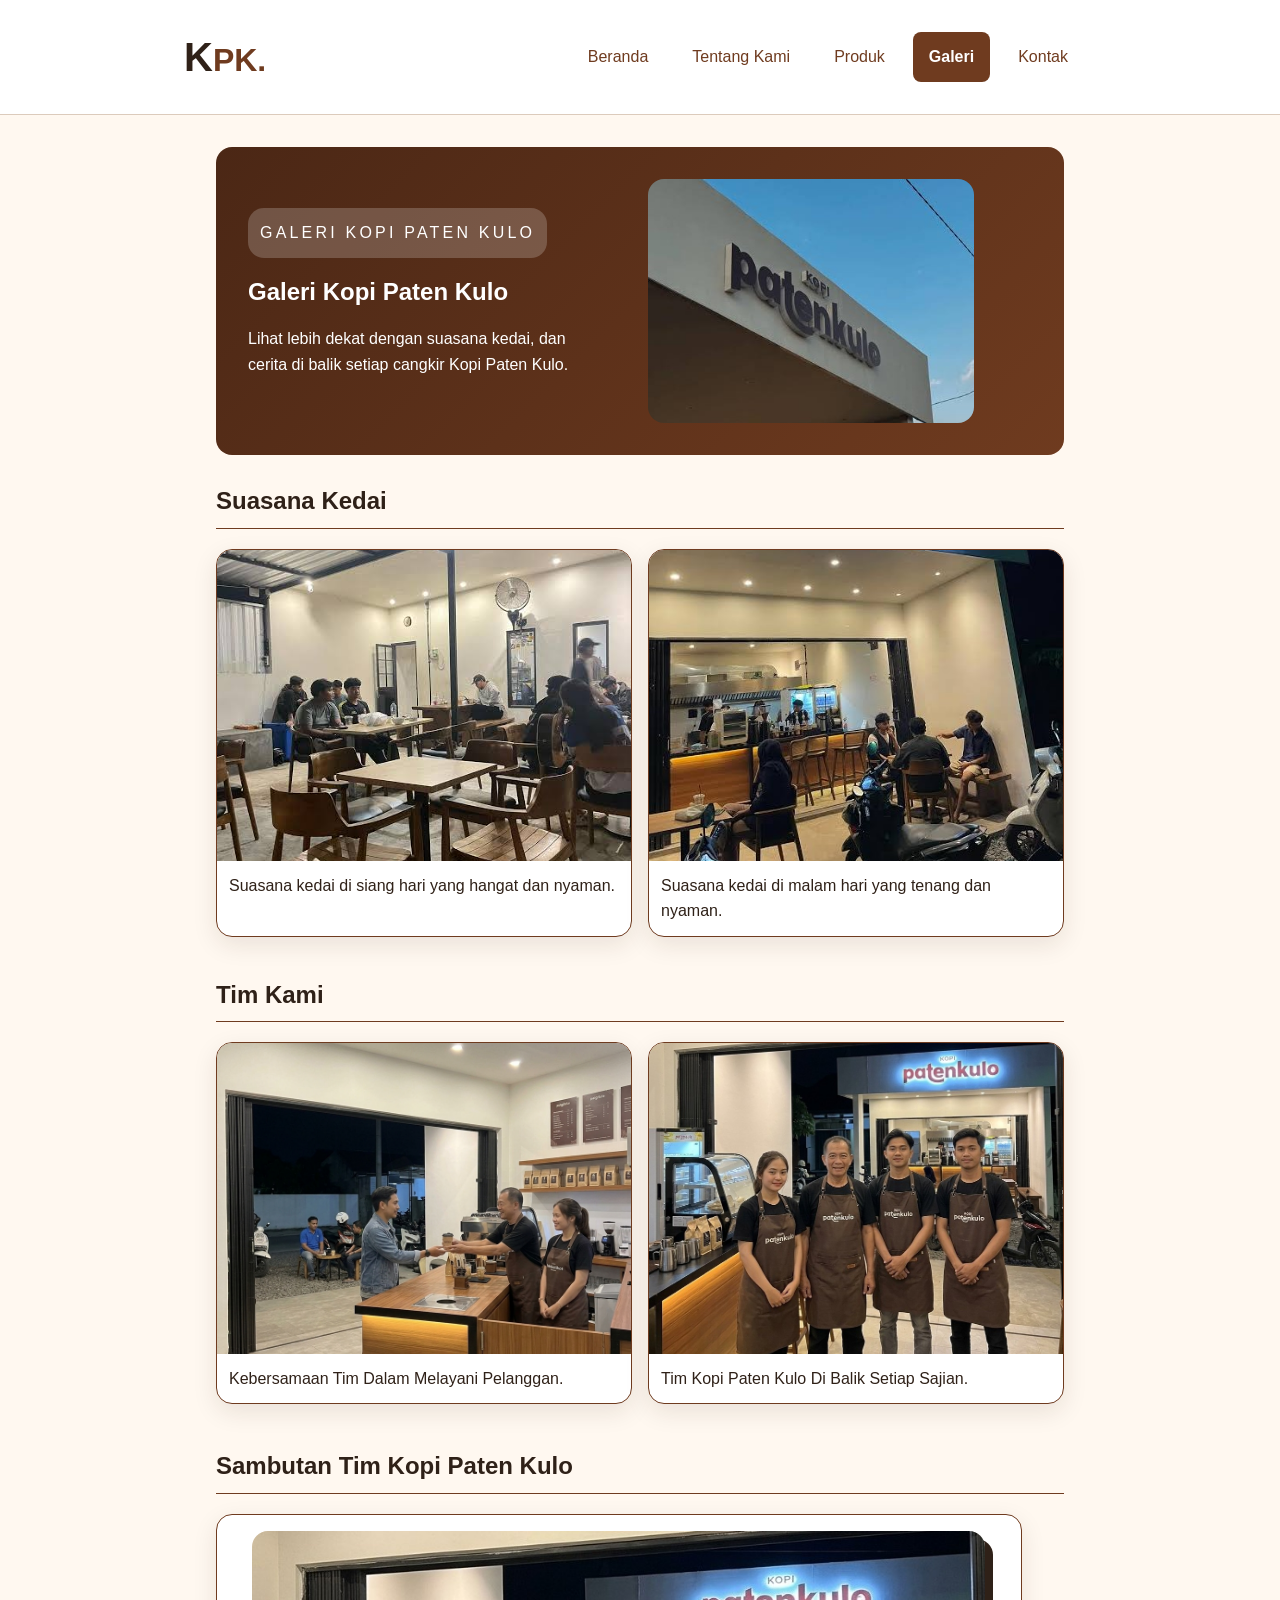
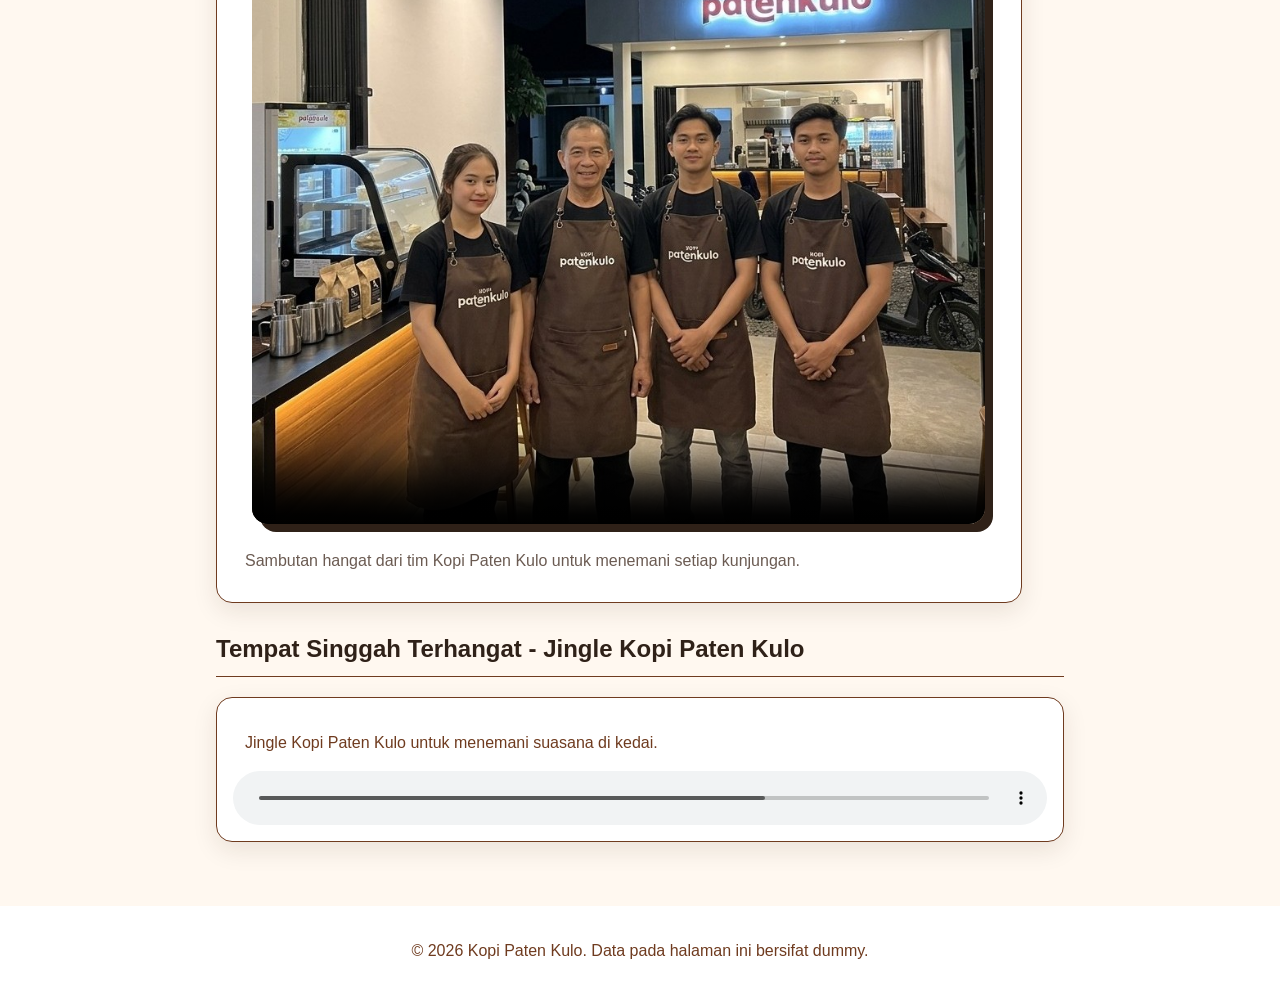
==== commit 082969d5: "feat: tambahkan data produk dengan javascript" ====
--- a/galeri.html
+++ b/galeri.html
@@ -13,8 +13,8 @@
     <header class="site-header">
       <nav class="nav" aria-label="Navigasi utama">
         <a class="brand" href="index.html"><span>K</span>PK.</a>
-
-        <ul>
+        <button class="nav-toggle" type="button" aria-label="Buka menu">☰</button>
+        <ul id="menu-utama">
           <li><a href="index.html">Beranda</a></li>
           <li><a href="tentang.html">Tentang Kami</a></li>
           <li><a href="produk.html">Produk</a></li>
@@ -116,5 +116,6 @@
         &copy; 2026 Kopi Paten Kulo. Data pada halaman ini bersifat dummy.
       </p>
     </footer>
+    <script src="js/script.js"></script>
   </body>
 </html>
--- a/css/style.css
+++ b/css/style.css
@@ -134,7 +134,7 @@
   font-size: 2.5rem;
 }
 
-.nav ul {
+/* .nav ul {
   display: flex;
   flex-wrap: wrap;
   align-items: center;
@@ -142,7 +142,7 @@
   margin: 0;
   padding: 0;
   list-style: none;
-}
+} */
 
 .nav li {
   display: flex;
@@ -152,11 +152,11 @@
 
 .nav li a {
   display: inline-block;
-  padding: var(--space-2);
+  padding: var(--space-2) var(--space-3);
   color: var(--color-primary);
   font-weight: 500;
   text-decoration: none;
-  border-radius: var(--radius-md);
+  border-radius: var(--radius-sm);
   transition: all 0.3s ease;
 }
 
@@ -205,7 +205,8 @@
   border-radius: var(--radius-md);
 }
 
-.hero-content {
+.hero-content,
+.hero-content-produk {
   min-width: 0;
 }
 
@@ -263,13 +264,13 @@
    5. KARTU & GRID (dipakai bersama)
    ================================================= */
 
-/* Grid 2 kolom */
+/* Grid */
 .produk-list,
 .layout-grid,
 .galery-grid {
   display: grid;
   grid-template-columns: 1fr;
-  gap: var(--space-4);
+  gap: var(--space-3);
 }
 
 .produk-list {
@@ -337,6 +338,16 @@
   padding: var(--space-3);
 }
 
+.product-paket h2,
+.product-paket h3 {
+  margin-top: 0;
+  padding-inline-end: 4.5rem; /* ruang untuk badge */
+}
+
+.product-paket p {
+  margin-top: 0;
+}
+
 .product-paket img {
   width: 100%;
   aspect-ratio: 4 / 3;
@@ -346,10 +357,10 @@
 
 .badge {
   position: absolute;
-  inset-block-start: var(--space-4);
-  inset-inline-end: var(--space-5);
+  inset-block-start: var(--space-3);
+  inset-inline-end: var(--space-3);
   max-width: calc(100% - 1.5rem);
-  padding: 0.25rem var(--space-2);
+  padding: 0.3rem var(--space-2);
   color: var(--color-surface);
   font-size: 0.75rem;
   font-weight: 800;
@@ -359,26 +370,33 @@
 
 .card-actions {
   display: flex;
-  flex-wrap: wrap;
+  flex-wrap: nowrap;
   align-items: center;
   justify-content: space-between;
-  gap: var(--space-2);
+  gap: var(--space-1);
   margin-top: auto;
 }
 
 .card-actions a {
   color: var(--color-primary);
+  font-size: var(--space-3);
+  line-height: 1.3;
+}
+
+.card-actions a:not(.card-btn) {
+  text-align: right;
 }
 
 .card-btn {
-  max-width: 100%;
-  padding: var(--space-1) var(--space-2);
+  flex-shrink: 0;
+  padding: 0.4rem 0.75rem;
   font: inherit;
+  font-size: var(--space-3);
   text-decoration: none;
+  white-space: nowrap;
   cursor: pointer;
   background: var(--color-surface);
   border: 1px solid var(--color-primary);
-  border-radius: var(--radius-sm);
 }
 
 /* Kartu info ringan (kategori & kontak) */
@@ -432,7 +450,8 @@
 #audio-title,
 #video-title,
 .kategori-title,
-.kontak h2 {
+.kontak h2,
+#produk-dinamis-title {
   padding-bottom: var(--space-2);
   border-bottom: 1px solid var(--color-primary);
 }
@@ -445,7 +464,8 @@
 aside,
 [aria-labelledby="produk-title"],
 [aria-labelledby="nilai-title"],
-[aria-labelledby="audio-title"] {
+[aria-labelledby="audio-title"],
+[aria-labelledby="produk-dinamis-title"] {
   margin-top: var(--space-5);
 }
 
@@ -790,14 +810,137 @@
   background: var(--color-surface);
 }
 
+/* =================================================
+   12. PRODUK DARI DATA JAVASCRIPT
+   ================================================= */
+.js-product-grid {
+  display: grid;
+  gap: var(--space-3);
+  grid-template-columns: 1fr;
+}
+
+#produk-ringkasan {
+  padding: var(--space-2) var(--space-3);
+  background: var(--color-surface-soft);
+  border: 1px solid var(--color-primary);
+  border-radius: var(--radius-sm);
+}
+
+.js-product-card {
+  min-width: 0;
+  padding: var(--space-3);
+  background: var(--color-surface);
+  border: 1px solid var(--color-primary);
+  border-radius: var(--radius-md);
+  box-shadow: var(--shadow-card);
+}
+
+.js-product-card p {
+  margin: var(--space-2) 0 var(--space-1);
+}
+
+.js-product-card .price {
+  color: var(--color-primary);
+  font-weight: 800;
+}
+
+.stock-badge {
+  display: inline-flex;
+  margin-block-start: 0.75rem;
+  padding: 0.3rem 1rem;
+  color: #166534;
+  font-size: 0.8rem;
+  font-weight: 800;
+  background: #dcfce7;
+  border-radius: 999px;
+}
+
+.stock-badge.warning {
+  color: #92400e;
+  background: #fef3c7;
+}
+
+.stock-badge.empty {
+  color: #991b1b;
+  background: #fee2e2;
+}
+
+.product-header {
+  display: flex;
+  justify-content: space-between;
+  align-items: center;
+  gap: 0.5rem;
+}
+
+.product-header h3 {
+  margin: 0;
+  white-space: nowrap;
+}
+
+.badge-unggulan {
+  display: inline-block;
+  padding: 0.2rem 0.5rem;
+  font-size: 0.65rem;
+  font-weight: 700;
+  background: #fef08a;
+  color: #854d0e;
+  border-radius: 4px;
+  white-space: nowrap;
+}
+
+.nav-toggle {
+  display: block;
+  padding: 0.45rem 0.7rem;
+  color: var(--color-primary);
+  font-size: 1.2rem;
+  line-height: 1.3;
+  background: var(--color-surface-soft);
+  border: 1px solid var(--color-primary);
+  border-radius: var(--radius-sm);
+}
+
+.nav-toggle:hover {
+  background: var(--color-surface-soft);
+}
+
+.nav ul {
+  display: none;
+  flex-direction: column;
+  width: 100%;
+}
+
+.nav ul.is-open {
+  display: flex;
+  align-items: stretch;
+  text-align: left;
+  border-top: 1px solid var(--color-primary);
+  padding: var(--space-3) 10px 0;
+  margin-bottom: 0;
+  text-decoration: underline;
+  row-gap: var(--space-1);
+}
+
+.nav ul.is-open li a {
+  width: 100%;
+
+}
+/* =================================================
+   13. RESPONSIF
+   ================================================= */
 @media (min-width: 42rem) {
   .page {
     padding: var(--space-5);
   }
-
   .produk-list,
-  .layout-grid,
   .galery-grid {
+    grid-template-columns: repeat(2, minmax(0, 1fr));
+  }
+
+  .layout-grid {
+    grid-template-columns: repeat(3, minmax(0, 1fr));
+  }
+
+  .catalog {
     grid-template-columns: repeat(2, minmax(0, 1fr));
   }
 
@@ -829,7 +972,8 @@
     width: 85%;
   }
 
-  .hero-content {
+  .hero-content,
+  .hero-content-produk {
     margin-left: var(--space-4);
   }
 
@@ -840,9 +984,35 @@
   .box-nilai {
     flex-direction: row;
   }
+
+  .js-product-grid {
+    grid-template-columns: repeat(2, minmax(0, 1fr));
+  }
+
+  .nav-toggle {
+    display: none;
+  }
+
+  .nav ul {
+    display: flex;
+    flex-direction: row;
+    width: auto;
+  }
+
+  .nav ul.is-open {
+    align-items: center;
+    border-top: 0;
+    padding: 0;
+    row-gap: var(--space-1);
+  }
 }
 
 @media (min-width: 60rem) {
+
+  .js-product-grid {
+    grid-template-columns: repeat(4, minmax(0, 1fr));
+  }
+
   .eyebrow {
     white-space: nowrap;
   }
